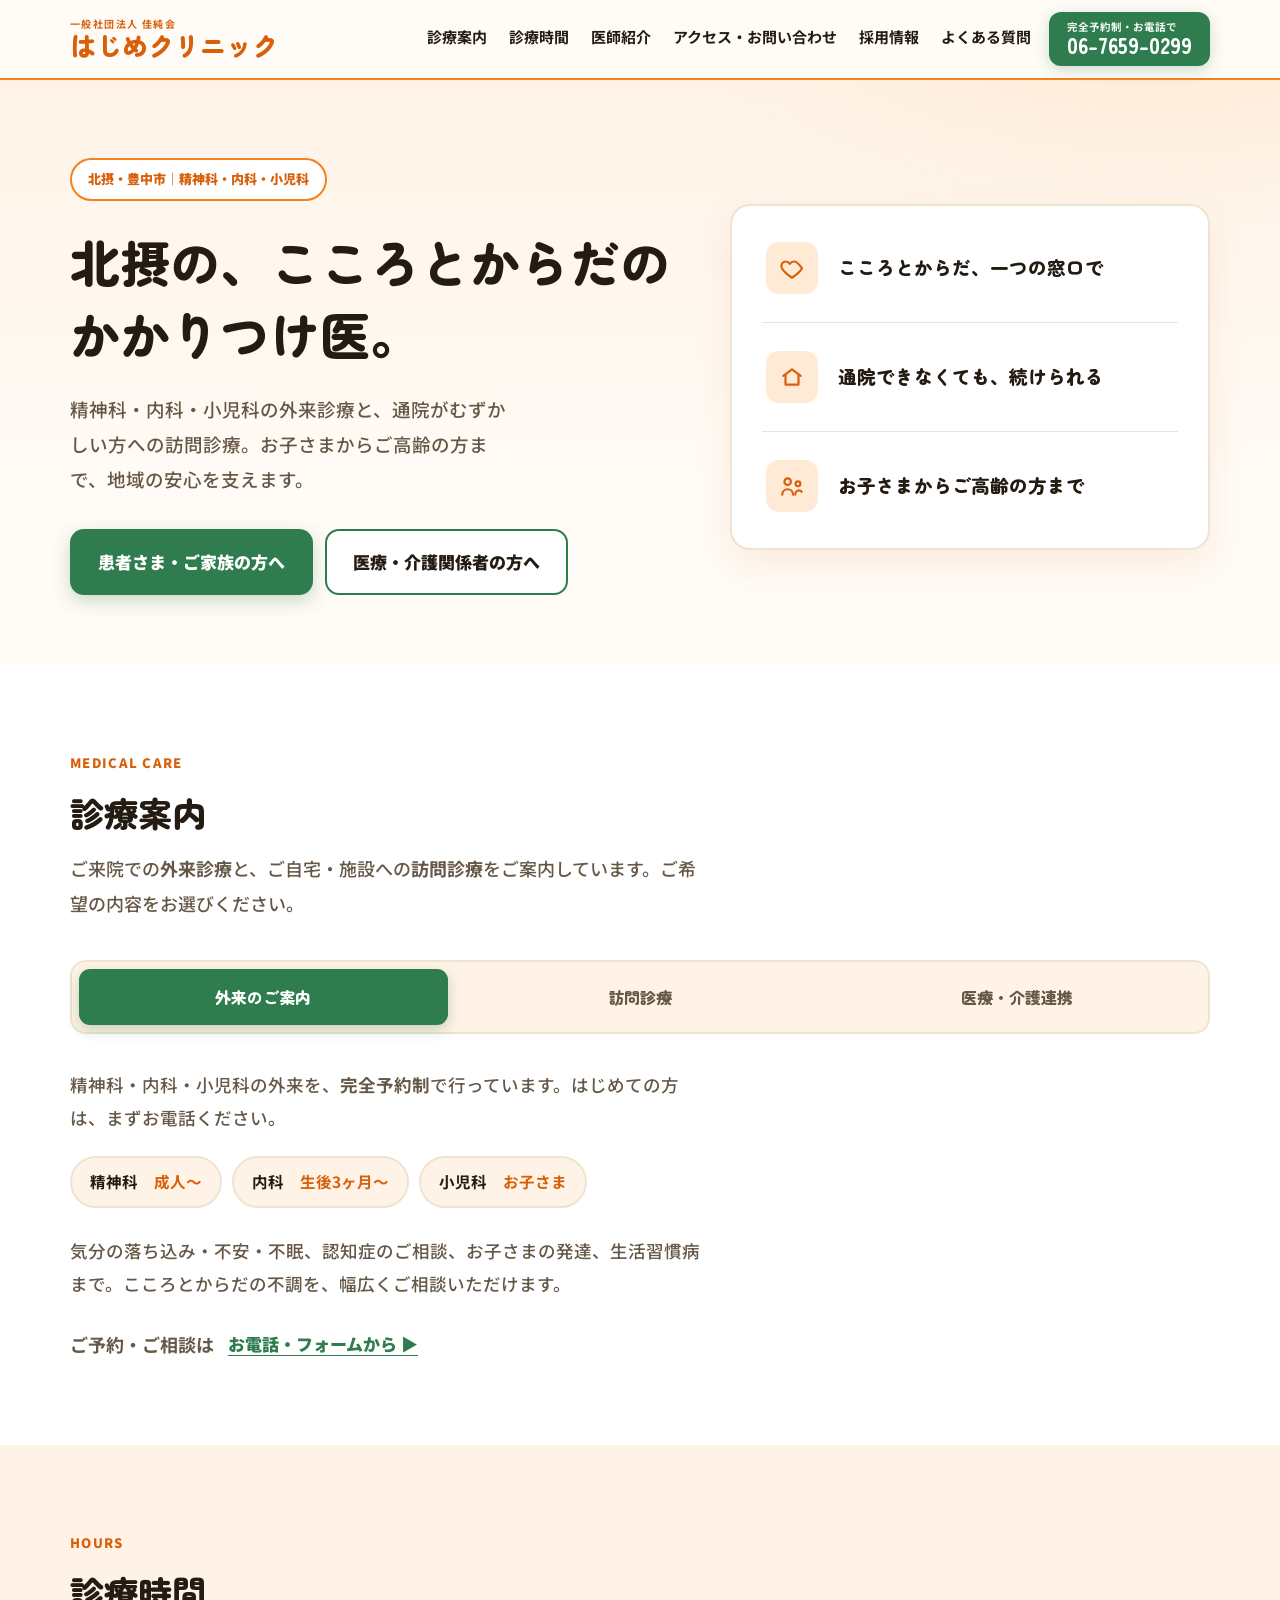
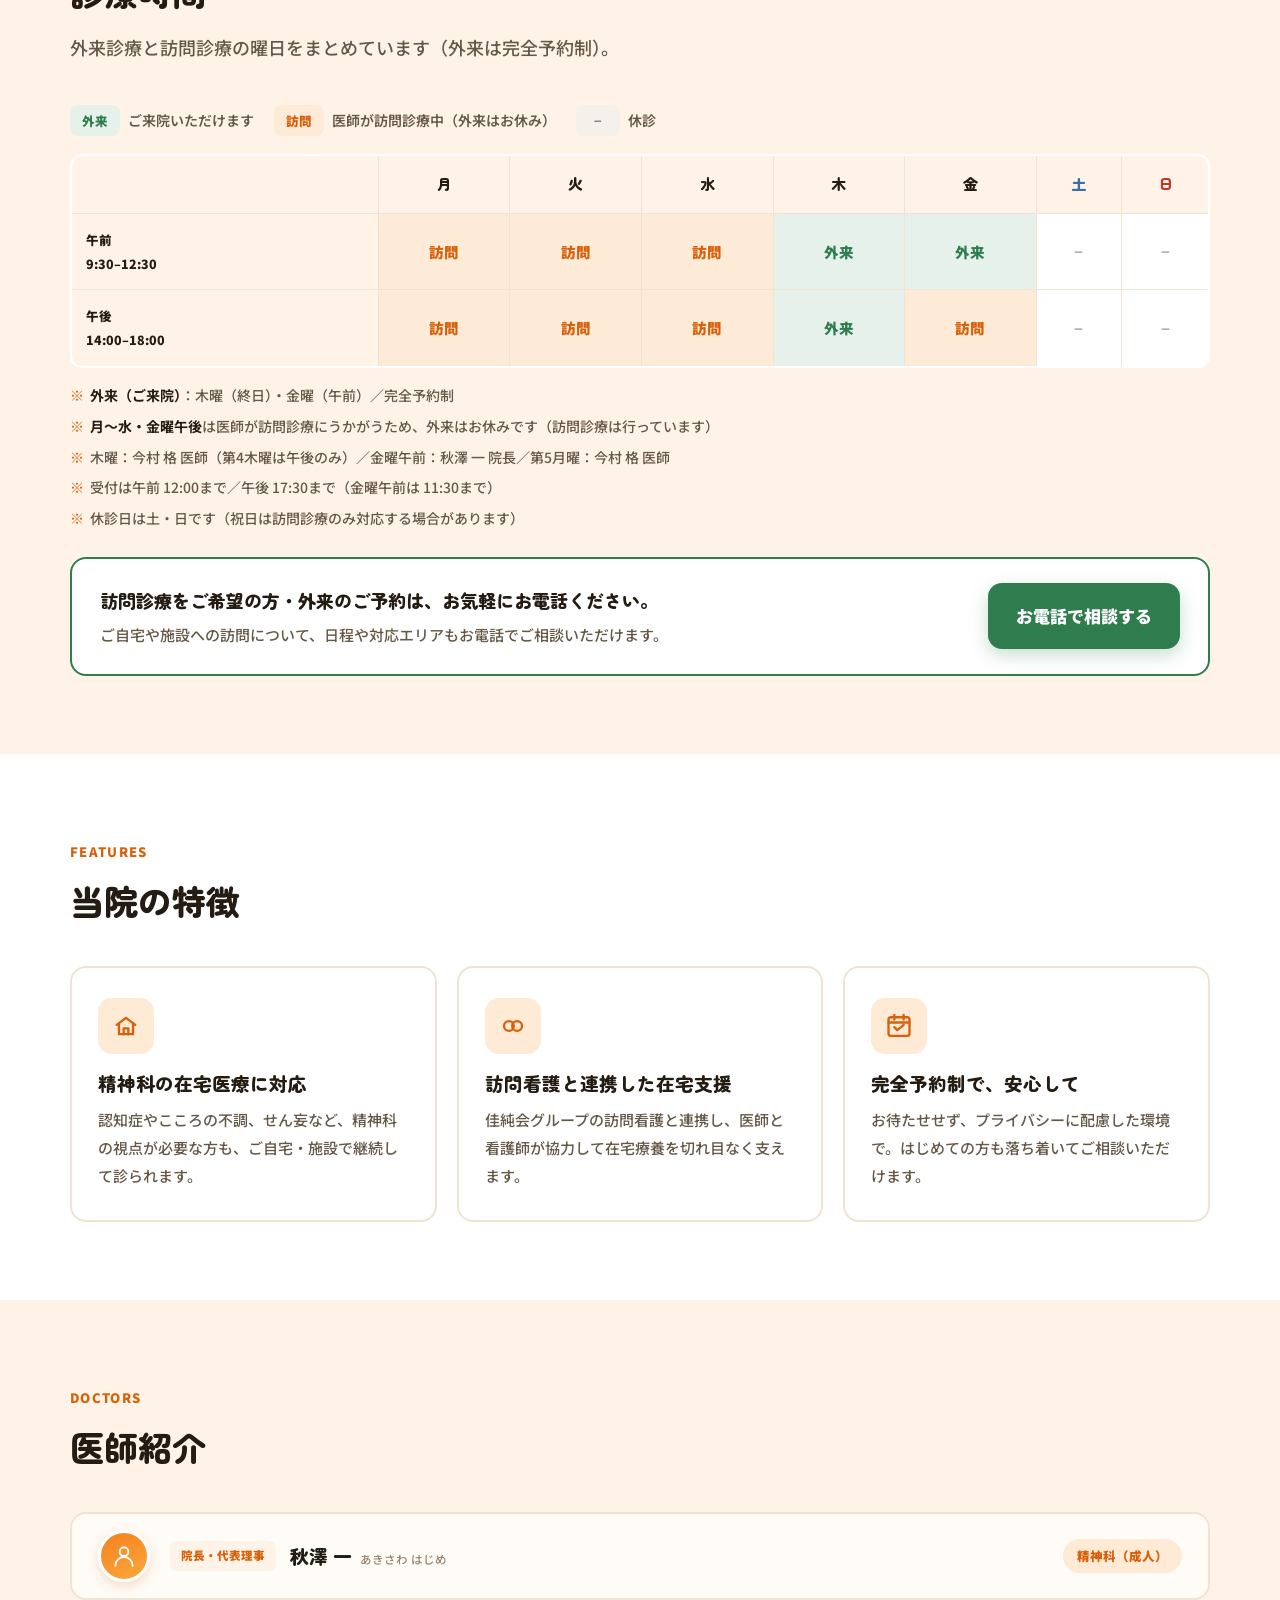
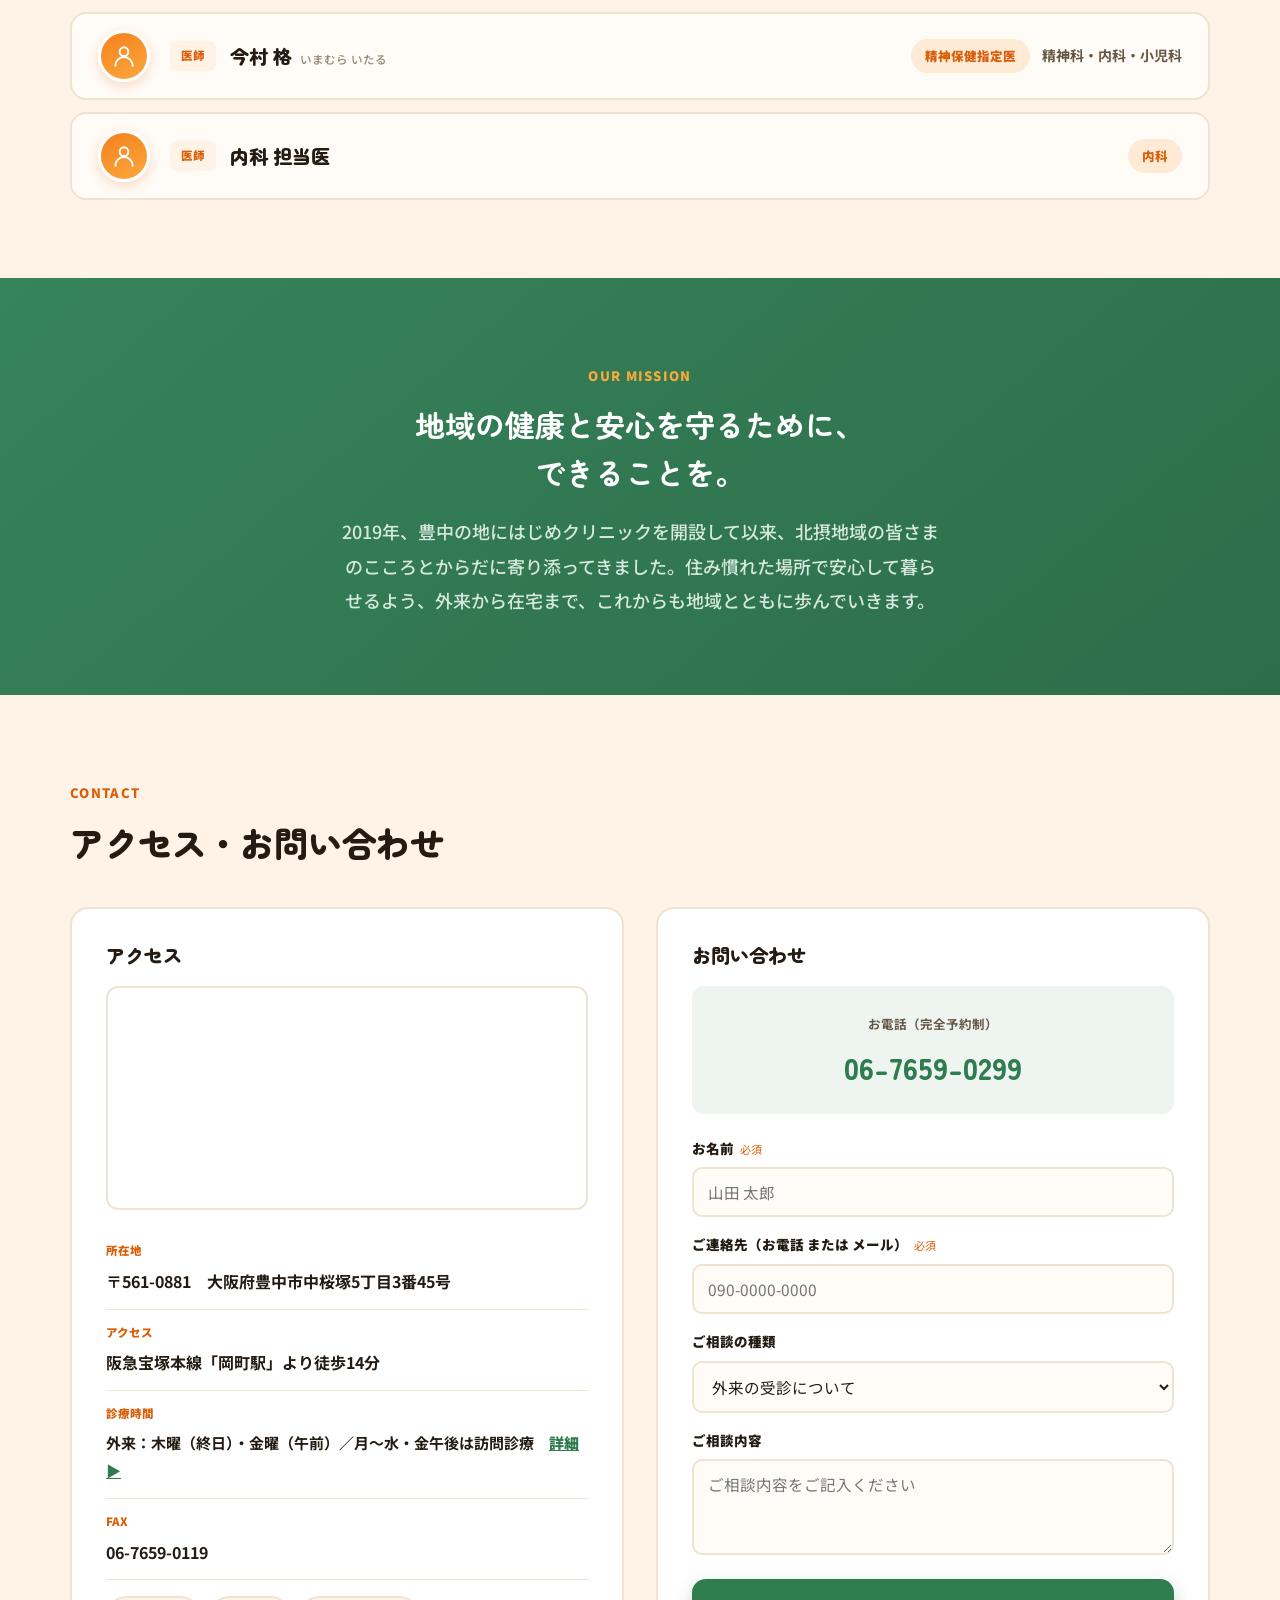
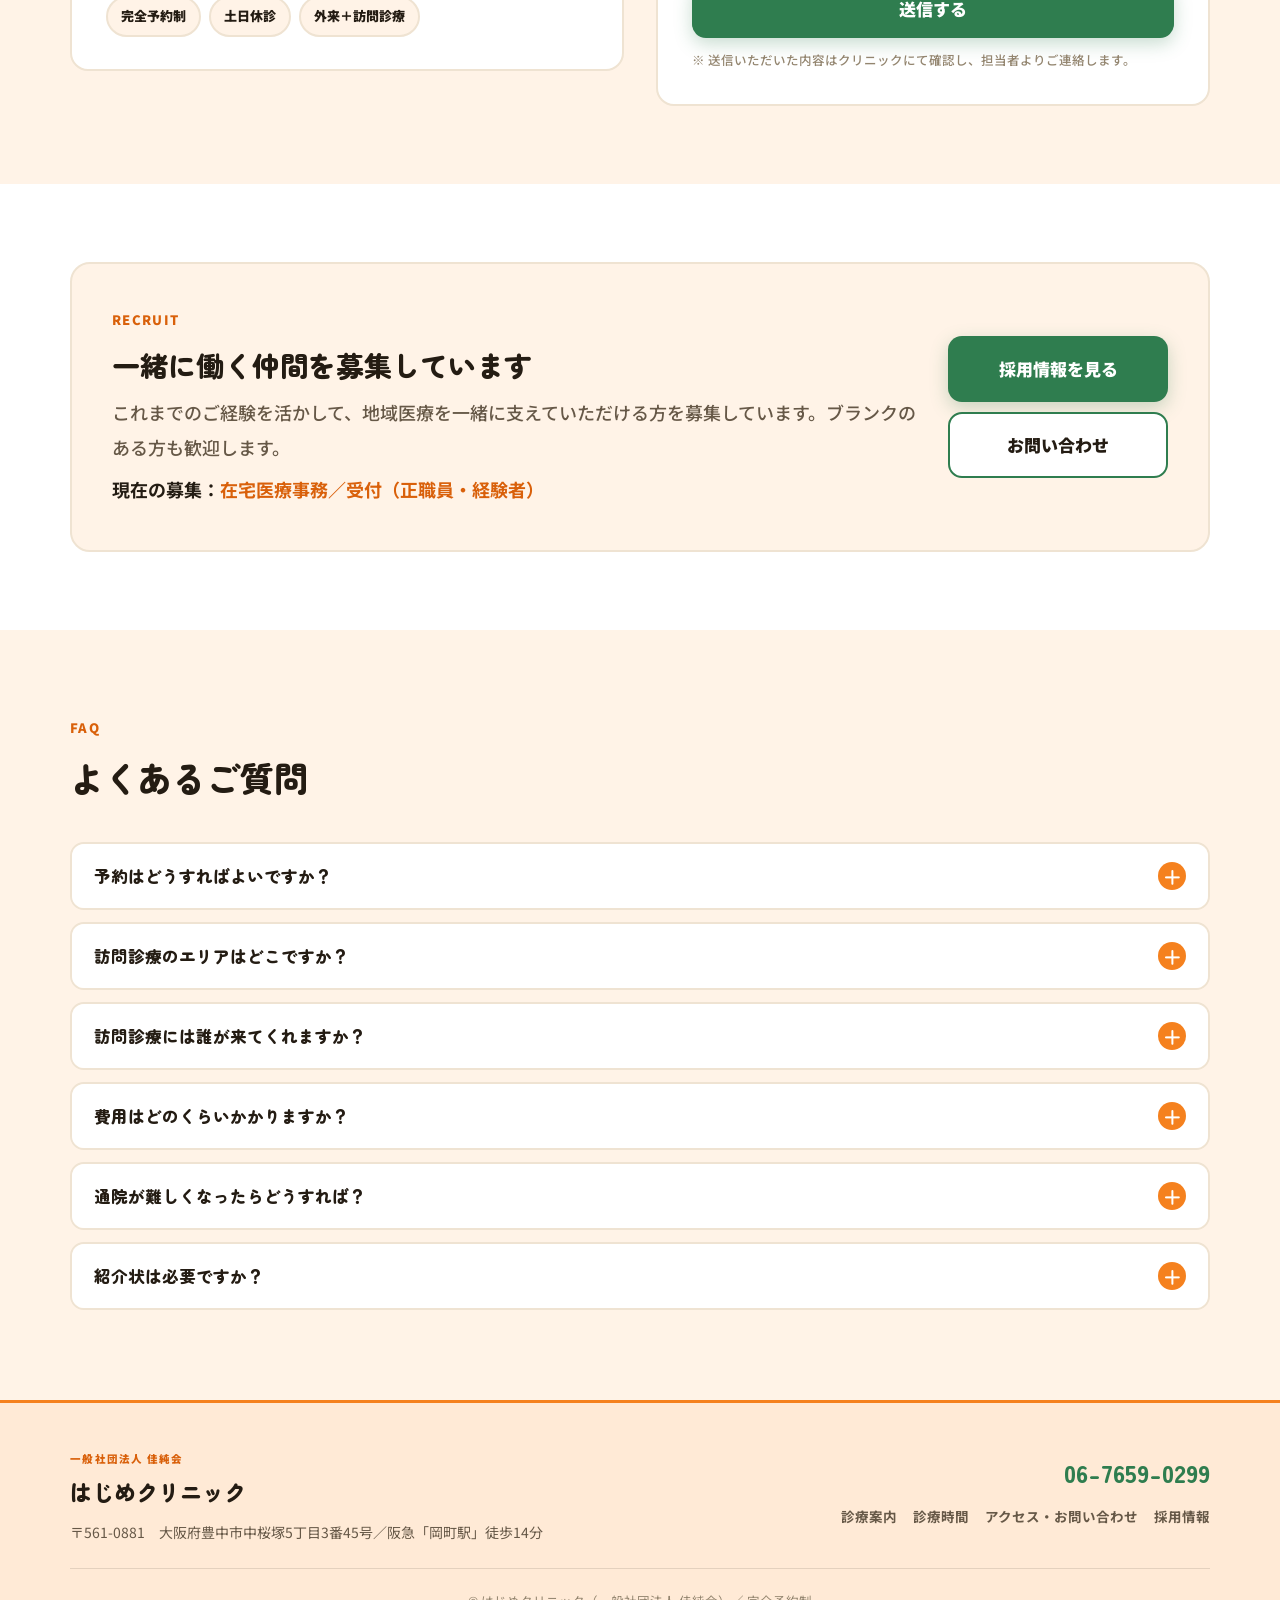
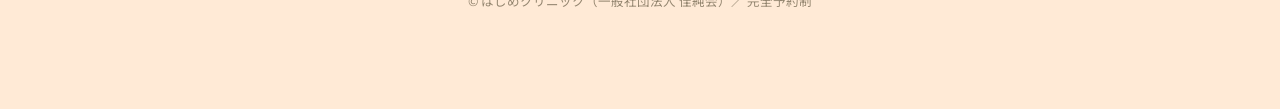
==== index.html @ 68c7053a "Add Google Analytics 4 (gtag) to all pages GA4 property G-2F4H03582J. Snippet placed high in <head> " ====
<!DOCTYPE html>
<html lang="ja">
<head>
<meta charset="UTF-8">
<meta name="viewport" content="width=device-width, initial-scale=1.0">
<!-- Google tag (gtag.js) -->
<script async src="https://www.googletagmanager.com/gtag/js?id=G-2F4H03582J"></script>
<script>
  window.dataLayer = window.dataLayer || [];
  function gtag(){dataLayer.push(arguments);}
  gtag('js', new Date());
  gtag('config', 'G-2F4H03582J');
</script>
<title>はじめクリニック｜豊中市・岡町駅の精神科・内科・小児科｜外来・訪問診療</title>
<meta name="description" content="豊中市・岡町の精神科・内科・小児科クリニック。外来診療と、通院がむずかしい方への訪問診療（在宅医療）に対応。認知症・不眠・こころの不調から内科まで、佳純会グループの訪問看護と連携し地域を支えます。完全予約制。">
<meta name="robots" content="index,follow,max-image-preview:large">
<link rel="canonical" href="https://hajime.n-clinics.jp/">
<meta name="theme-color" content="#F5811E">
<link rel="icon" href="/favicon.svg" type="image/svg+xml">
<meta property="og:type" content="website">
<meta property="og:site_name" content="はじめクリニック">
<meta property="og:title" content="はじめクリニック｜豊中市・岡町駅の精神科・内科・小児科｜外来・訪問診療">
<meta property="og:description" content="豊中市・岡町の精神科・内科・小児科クリニック。外来診療と訪問診療（在宅医療）に対応。佳純会グループの訪問看護と連携し、こころとからだの両面から地域を支えます。完全予約制。">
<meta property="og:url" content="https://hajime.n-clinics.jp/">
<meta property="og:locale" content="ja_JP">
<meta name="twitter:card" content="summary">
<meta name="geo.region" content="JP-27">
<meta name="geo.placename" content="大阪府豊中市">
<meta name="geo.position" content="34.7826;135.4720">
<meta name="ICBM" content="34.7826, 135.4720">
<link rel="preconnect" href="https://fonts.googleapis.com">
<link rel="preconnect" href="https://fonts.gstatic.com" crossorigin>
<link href="https://fonts.googleapis.com/css2?family=Zen+Maru+Gothic:wght@500;700;900&family=Noto+Sans+JP:wght@400;500;700;900&display=swap" rel="stylesheet">
<link rel="stylesheet" href="styles.css">
<script type="application/ld+json">
{
  "@context": "https://schema.org",
  "@graph": [
    {
      "@type": "MedicalClinic",
      "@id": "https://hajime.n-clinics.jp/#clinic",
      "name": "はじめクリニック",
      "url": "https://hajime.n-clinics.jp/",
      "logo": "https://hajime.n-clinics.jp/favicon.svg",
      "image": "https://hajime.n-clinics.jp/favicon.svg",
      "telephone": "+81-6-7659-0299",
      "faxNumber": "+81-6-7659-0119",
      "parentOrganization": { "@type": "Organization", "name": "一般社団法人 佳純会" },
      "address": {
        "@type": "PostalAddress",
        "postalCode": "561-0881",
        "addressRegion": "大阪府",
        "addressLocality": "豊中市",
        "streetAddress": "中桜塚5丁目3番45号",
        "addressCountry": "JP"
      },
      "geo": { "@type": "GeoCoordinates", "latitude": 34.7826, "longitude": 135.4720 },
      "hasMap": "https://maps.google.com/maps?q=%E5%A4%A7%E9%98%AA%E5%BA%9C%E8%B1%8A%E4%B8%AD%E5%B8%82%E4%B8%AD%E6%A1%9C%E5%A1%9A5%E4%B8%81%E7%9B%AE3%E7%95%AA45%E5%8F%B7",
      "openingHoursSpecification": [
        { "@type": "OpeningHoursSpecification", "dayOfWeek": "Thursday", "opens": "09:30", "closes": "12:30" },
        { "@type": "OpeningHoursSpecification", "dayOfWeek": "Thursday", "opens": "14:00", "closes": "18:00" },
        { "@type": "OpeningHoursSpecification", "dayOfWeek": "Friday", "opens": "09:30", "closes": "12:30" }
      ],
      "medicalSpecialty": ["Psychiatric", "Pediatric", "PrimaryCare"],
      "availableService": [
        { "@type": "MedicalProcedure", "name": "精神科 外来診療" },
        { "@type": "MedicalProcedure", "name": "内科 外来診療" },
        { "@type": "MedicalProcedure", "name": "小児科 外来診療" },
        { "@type": "MedicalProcedure", "name": "訪問診療（在宅医療）" }
      ],
      "areaServed": ["豊中市", "箕面市", "吹田市", "池田市", "大阪市東淀川区", "摂津市", "茨木市", "尼崎市", "伊丹市", "川西市"],
      "description": "豊中市・岡町の精神科・内科・小児科クリニック。外来診療と、通院がむずかしい方への訪問診療（在宅医療）に対応。佳純会グループの訪問看護と連携し、こころとからだの両面から地域を支えます。完全予約制。",
      "availableLanguage": "ja",
      "physician": [
        { "@id": "https://hajime.n-clinics.jp/#dr-akisawa" },
        { "@id": "https://hajime.n-clinics.jp/#dr-imamura" }
      ]
    },
    {
      "@type": "Physician",
      "@id": "https://hajime.n-clinics.jp/#dr-akisawa",
      "name": "秋澤 一",
      "jobTitle": "院長・代表理事",
      "medicalSpecialty": "Psychiatric",
      "worksFor": { "@id": "https://hajime.n-clinics.jp/#clinic" }
    },
    {
      "@type": "Physician",
      "@id": "https://hajime.n-clinics.jp/#dr-imamura",
      "name": "今村 格",
      "medicalSpecialty": "Psychiatric",
      "description": "精神保健指定医",
      "worksFor": { "@id": "https://hajime.n-clinics.jp/#clinic" }
    }
  ]
}
</script>
</head>
<body>

<header>
  <div class="wrap bar">
    <a class="brand" href="#top">
      <span class="corp">一般社団法人 佳純会</span>
      <span class="name">はじめクリニック</span>
    </a>
    <nav class="main" id="nav">
      <a href="#care">診療案内</a>
      <a href="#hours">診療時間</a>
      <a href="#docs">医師紹介</a>
      <a href="#contact">アクセス・お問い合わせ</a>
      <a href="recruit.html">採用情報</a>
      <a href="#faq">よくある質問</a>
    </nav>
    <div class="actions">
      <a class="tel-btn" href="tel:0676590299"><small>完全予約制・お電話で</small><strong>06-7659-0299</strong></a>
      <button class="menu-toggle" aria-label="メニュー" onclick="document.getElementById('nav').classList.toggle('open')">☰</button>
    </div>
  </div>
</header>

<main id="top">

  <!-- HERO -->
  <section class="hero" style="padding:0">
    <div class="wrap hero-grid">
      <div>
        <span class="eyebrow">北摂・豊中市｜精神科・内科・小児科</span>
        <h1>北摂の、こころとからだの<br>かかりつけ医。</h1>
        <p class="lead">精神科・内科・小児科の外来診療と、通院がむずかしい方への訪問診療。お子さまからご高齢の方まで、地域の安心を支えます。</p>
        <div class="who-row">
          <a class="btn btn--primary" href="#care" onclick="showTab('out')">患者さま・ご家族の方へ</a>
          <a class="btn btn--ghost" href="#care" onclick="showTab('partner')">医療・介護関係者の方へ</a>
        </div>
      </div>
      <div class="hero-panel">
        <div class="hrow">
          <span class="ic"><svg viewBox="0 0 24 24"><path d="M12 21s-7-4.5-9.3-8.7C1.2 9.3 3 6 6.1 6c1.9 0 3.2 1.1 3.9 2.1C10.7 7.1 12 6 13.9 6 17 6 18.8 9.3 21.3 12.3 19 16.5 12 21 12 21z"/></svg></span>
          <h3>こころとからだ、一つの窓口で</h3>
        </div>
        <div class="hrow">
          <span class="ic"><svg viewBox="0 0 24 24"><path d="M4 11l8-6 8 6"/><path d="M6 10v9h12v-9"/></svg></span>
          <h3>通院できなくても、続けられる</h3>
        </div>
        <div class="hrow">
          <span class="ic"><svg viewBox="0 0 24 24"><circle cx="8" cy="8" r="3"/><path d="M3 20c0-3 2.3-5 5-5s5 2 5 5"/><circle cx="17.5" cy="10" r="2.2"/><path d="M15 20c0-2.4 1.6-4 3.4-4 1 0 1.9.5 2.6 1.3"/></svg></span>
          <h3>お子さまからご高齢の方まで</h3>
        </div>
      </div>
    </div>
  </section>

  <!-- CARE TABS -->
  <section class="tabs" id="care">
    <div class="wrap">
      <div class="sec-head">
        <span class="kick">MEDICAL CARE</span>
        <h2>診療案内</h2>
        <p>ご来院での<b>外来診療</b>と、ご自宅・施設への<b>訪問診療</b>をご案内しています。ご希望の内容をお選びください。</p>
      </div>
      <div class="tablist" role="tablist">
        <button role="tab" aria-selected="true" data-tab="out" onclick="showTab('out')">外来のご案内</button>
        <button role="tab" aria-selected="false" data-tab="home" onclick="showTab('home')">訪問診療</button>
        <button role="tab" aria-selected="false" data-tab="partner" onclick="showTab('partner')">医療・介護連携</button>
      </div>

      <div class="panel active" id="panel-out">
        <p class="lead-p">精神科・内科・小児科の外来を、<b>完全予約制</b>で行っています。はじめての方は、まずお電話ください。</p>
        <div class="chips"><span class="chip">精神科<b>　成人〜</b></span><span class="chip">内科<b>　生後3ヶ月〜</b></span><span class="chip">小児科<b>　お子さま</b></span></div>
        <p class="lead-p">気分の落ち込み・不安・不眠、認知症のご相談、お子さまの発達、生活習慣病まで。こころとからだの不調を、幅広くご相談いただけます。</p>
        <div class="tab-foot">ご予約・ご相談は<a class="btn btn--link" href="#contact">お電話・フォームから ▶</a></div>
      </div>

      <div class="panel" id="panel-home">
        <p class="lead-p">通院がむずかしくなった方のもとへ、医師がうかがう訪問診療を行っています。佳純会グループの訪問看護とも連携し、<b>医師・看護師</b>がご自宅・施設を訪問して、精神科・内科の両面から継続的に支えます。</p>
        <h4 class="subhead">こんな方へ</h4>
        <ul class="checks">
          <li>通院がむずかしくなってきた</li>
          <li>認知症やこころの不調がある</li>
          <li>ひとり暮らし・高齢のご家族が心配</li>
          <li>退院後の在宅療養に不安がある</li>
          <li>住み慣れた自宅で療養を続けたい</li>
          <li>施設での定期的な診療を希望</li>
        </ul>
        <h4 class="subhead">対応する主な状態（精神科・内科）</h4>
        <div class="chips"><span class="chip">認知症・せん妄</span><span class="chip">うつ・不安</span><span class="chip">統合失調症</span><span class="chip">睡眠の悩み</span><span class="chip">生活習慣病</span></div>
        <div class="area-box">
          <h4>対応エリア</h4>
          <p style="font-size:15px;color:var(--ink-soft);font-weight:500">訪問診療は保険制度上、クリニックから半径約16kmが対象範囲です。当院（豊中市中桜塚）を中心に、下記を目安に対応しています。</p>
          <div class="area-core"><span>豊中市</span><span>箕面市</span><span>吹田市</span><span>池田市</span><span>大阪市（東淀川区 ほか）</span></div>
          <div class="area-wide">その他、摂津市・茨木市・尼崎市・伊丹市・川西市、高槻市の一部 など（16km圏内を目安）</div>
          <p class="note">※ エリア外でも、まずはお気軽にご相談ください。</p>
        </div>
        <div class="acc"><button class="acc-trig" onclick="toggleAcc(this)">ご利用までの流れ<span class="plus">＋</span></button>
          <div class="acc-body">
            <div class="step-row"><span class="n">1</span><div><b>お電話・フォームでご相談</b><br>ご本人・ご家族・ケアマネジャー様、どなたからでも。</div></div>
            <div class="step-row"><span class="n">2</span><div><b>面談・打ち合わせ</b><br>ご状況やご希望、診療の進め方・費用をご説明します。</div></div>
            <div class="step-row"><span class="n">3</span><div><b>訪問診療の開始</b><br>計画に沿って、定期的に医師・看護師がご自宅・施設へうかがいます。</div></div>
          </div>
        </div>
        <div class="acc"><button class="acc-trig" onclick="toggleAcc(this)">費用について<span class="plus">＋</span></button><div class="acc-body">各種健康保険が適用されます。ご負担は自己負担割合（1割・3割など）に応じて変わります。おおよその費用は、お電話または面談時にご案内します。</div></div>
        <div class="acc"><button class="acc-trig" onclick="toggleAcc(this)">書類の発行<span class="plus">＋</span></button><div class="acc-body">診療情報提供書・主治医意見書などの発行に対応します。介護保険の申請やサービス調整にもご活用ください。</div></div>
        <div class="tab-foot">訪問診療のご相談は<a class="btn btn--link" href="#contact">お電話・フォームから ▶</a></div>
      </div>

      <div class="panel" id="panel-partner">
        <p class="lead-p"><b>精神科・内科に対応できる訪問診療</b>をお探しの医療機関・ケアマネジャー・施設ご担当者さまへ。認知症やこころの不調、内科的な管理が必要な方の在宅・施設での療養を、医師・看護師が両面から支えます。</p>
        <div class="acc open"><button class="acc-trig" onclick="toggleAcc(this)">ご紹介の流れ<span class="plus">＋</span></button>
          <div class="acc-body">
            <div class="step-row"><span class="n">1</span><div><b>お電話・フォームでご連絡</b>　ご状況をお伺いします。</div></div>
            <div class="step-row"><span class="n">2</span><div><b>診療情報提供書のご用意</b>　ご用意いただけますとスムーズです。</div></div>
            <div class="step-row"><span class="n">3</span><div><b>訪問診療の開始</b>　通院がむずかしい方へ、施設・ご自宅で対応します。</div></div>
          </div>
        </div>
        <ul class="checks" style="grid-template-columns:1fr">
          <li>精神科・内科の両面からの継続診療</li>
          <li>診療情報提供書・主治医意見書の発行に対応</li>
          <li>佳純会グループ（訪問看護など）との連携体制</li>
        </ul>
        <div class="area-box" style="padding:20px 24px">
          <h4>対応エリア</h4>
          <div class="area-core"><span>豊中市</span><span>箕面市</span><span>吹田市</span><span>池田市</span><span>大阪市（東淀川区 ほか）</span></div>
          <p class="note" style="margin-top:8px">豊中市を中心に半径約16kmを目安に対応。高槻市・摂津市など周辺も対応可能な場合があります。詳しくはお問い合わせください。</p>
        </div>
        <div class="tab-foot">連携のご相談は<a class="btn btn--link" href="#contact">お電話・フォームから ▶</a></div>
      </div>
    </div>
  </section>

  <!-- HOURS -->
  <section class="tabs" id="hours" style="background:var(--orange-soft)">
    <div class="wrap">
      <div class="sec-head"><span class="kick">HOURS</span><h2>診療時間</h2><p>外来診療と訪問診療の曜日をまとめています（外来は完全予約制）。</p></div>
      <div class="hours-legend">
        <span><b class="lg lg-o">外来</b>ご来院いただけます</span>
        <span><b class="lg lg-h">訪問</b>医師が訪問診療中（外来はお休み）</span>
        <span><b class="lg lg-x">−</b>休診</span>
      </div>
      <div class="hours">
        <table>
          <thead><tr><th></th><th>月</th><th>火</th><th>水</th><th>木</th><th>金</th><th class="sat">土</th><th class="sun">日</th></tr></thead>
          <tbody>
            <tr><td class="tt">午前<br>9:30–12:30</td><td class="h">訪問</td><td class="h">訪問</td><td class="h">訪問</td><td class="o">外来</td><td class="o">外来</td><td class="x">−</td><td class="x">−</td></tr>
            <tr><td class="tt">午後<br>14:00–18:00</td><td class="h">訪問</td><td class="h">訪問</td><td class="h">訪問</td><td class="o">外来</td><td class="h">訪問</td><td class="x">−</td><td class="x">−</td></tr>
          </tbody>
        </table>
      </div>
      <div class="hours-m">
        <div class="hm-row"><span class="hm-day">月・火・水</span><span class="hm-tag h">訪問診療（外来はお休み）</span></div>
        <div class="hm-row"><span class="hm-day">木</span><span class="hm-tag o">外来 午前・午後</span></div>
        <div class="hm-row"><span class="hm-day">金</span><span class="hm-tag o">外来 午前</span><span class="hm-tag h">訪問 午後</span></div>
        <div class="hm-row"><span class="hm-day">土・日</span><span class="hm-tag x">休診</span></div>
      </div>
      <ul class="hours-notes">
        <li><b>外来（ご来院）</b>：木曜（終日）・金曜（午前）／完全予約制</li>
        <li><b>月〜水・金曜午後</b>は医師が訪問診療にうかがうため、外来はお休みです（訪問診療は行っています）</li>
        <li>木曜：今村 格 医師（第4木曜は午後のみ）／金曜午前：秋澤 一 院長／第5月曜：今村 格 医師</li>
        <li>受付は午前 12:00まで／午後 17:30まで（金曜午前は 11:30まで）</li>
        <li>休診日は土・日です（祝日は訪問診療のみ対応する場合があります）</li>
      </ul>
      <div class="hours-cta">
        <div class="t">
          <strong>訪問診療をご希望の方・外来のご予約は、お気軽にお電話ください。</strong>
          <p>ご自宅や施設への訪問について、日程や対応エリアもお電話でご相談いただけます。</p>
        </div>
        <a class="btn btn--primary" href="tel:0676590299">お電話で相談する</a>
      </div>
    </div>
  </section>

  <!-- FEATURES -->
  <section class="why" id="why" style="background:var(--white)">
    <div class="wrap">
      <div class="sec-head"><span class="kick">FEATURES</span><h2>当院の特徴</h2></div>
      <div class="why-grid">
        <div class="why-card"><div class="ic"><svg viewBox="0 0 24 24"><path d="M4 11l8-6 8 6"/><path d="M6 10v9h12v-9"/><path d="M10 19v-5h4v5"/></svg></div><h3>精神科の在宅医療に対応</h3><p>認知症やこころの不調、せん妄など、精神科の視点が必要な方も、ご自宅・施設で継続して診られます。</p></div>
        <div class="why-card"><div class="ic"><svg viewBox="0 0 24 24"><circle cx="8.5" cy="12" r="4.2"/><circle cx="15.5" cy="12" r="4.2"/></svg></div><h3>訪問看護と連携した在宅支援</h3><p>佳純会グループの訪問看護と連携し、医師と看護師が協力して在宅療養を切れ目なく支えます。</p></div>
        <div class="why-card"><div class="ic"><svg viewBox="0 0 24 24"><rect x="3" y="4.5" width="18" height="16" rx="2"/><path d="M3 9h18M8 2.5v4M16 2.5v4"/><path d="M8 13l2.5 2.5L16 11"/></svg></div><h3>完全予約制で、安心して</h3><p>お待たせせず、プライバシーに配慮した環境で。はじめての方も落ち着いてご相談いただけます。</p></div>
      </div>
    </div>
  </section>

  <!-- DOCTORS -->
  <section class="docs" id="docs" style="background:var(--orange-soft)">
    <div class="wrap">
      <div class="sec-head"><span class="kick">DOCTORS</span><h2>医師紹介</h2></div>
      <div class="doc-list">
        <div class="doc">
          <div class="avatar"><svg viewBox="0 0 24 24"><circle cx="12" cy="8" r="4"/><path d="M4 21c0-4.4 3.6-8 8-8s8 3.6 8 8"/></svg></div>
          <div class="doc-main">
            <div class="doc-id"><span class="role">院長・代表理事</span><span class="name">秋澤 一<span class="fk">あきさわ はじめ</span></span></div>
            <div class="doc-spec"><span class="badge">精神科（成人）</span></div>
          </div>
        </div>
        <div class="doc">
          <div class="avatar"><svg viewBox="0 0 24 24"><circle cx="12" cy="8" r="4"/><path d="M4 21c0-4.4 3.6-8 8-8s8 3.6 8 8"/></svg></div>
          <div class="doc-main">
            <div class="doc-id"><span class="role">医師</span><span class="name">今村 格<span class="fk">いまむら いたる</span></span></div>
            <div class="doc-spec"><span class="badge">精神保健指定医</span><span class="dom">精神科・内科・小児科</span></div>
          </div>
        </div>
        <div class="doc">
          <div class="avatar"><svg viewBox="0 0 24 24"><circle cx="12" cy="8" r="4"/><path d="M4 21c0-4.4 3.6-8 8-8s8 3.6 8 8"/></svg></div>
          <div class="doc-main">
            <div class="doc-id"><span class="role">医師</span><span class="name">内科 担当医</span></div>
            <div class="doc-spec"><span class="badge">内科</span></div>
          </div>
        </div>
      </div>
    </div>
  </section>

  <!-- MISSION -->
  <section class="mission">
    <div class="wrap">
      <span class="kick">OUR MISSION</span>
      <h2>地域の健康と安心を守るために、<br>できることを。</h2>
      <p>2019年、豊中の地にはじめクリニックを開設して以来、北摂地域の皆さまのこころとからだに寄り添ってきました。住み慣れた場所で安心して暮らせるよう、外来から在宅まで、これからも地域とともに歩んでいきます。</p>
    </div>
  </section>

  <!-- CONTACT -->
  <section class="contact" id="contact">
    <div class="wrap">
      <div class="sec-head"><span class="kick">CONTACT</span><h2>アクセス・お問い合わせ</h2></div>
      <div class="contact-grid">
        <div class="card">
          <h3>アクセス</h3>
          <div class="map"><iframe title="はじめクリニックの地図" loading="lazy" src="https://maps.google.com/maps?q=%E5%A4%A7%E9%98%AA%E5%BA%9C%E8%B1%8A%E4%B8%AD%E5%B8%82%E4%B8%AD%E6%A1%9C%E5%A1%9A5%E4%B8%81%E7%9B%AE3%E7%95%AA45%E5%8F%B7&z=16&output=embed"></iframe></div>
          <div class="arow"><div class="k">所在地</div><div class="v">〒561-0881　大阪府豊中市中桜塚5丁目3番45号</div></div>
          <div class="arow"><div class="k">アクセス</div><div class="v">阪急宝塚本線「岡町駅」より徒歩14分</div></div>
          <div class="arow"><div class="k">診療時間</div><div class="v" style="font-size:15px">外来：木曜（終日）・金曜（午前）／月〜水・金午後は訪問診療　<a href="#hours" style="color:var(--green);font-weight:900;text-decoration:underline">詳細 ▶</a></div></div>
          <div class="arow"><div class="k">FAX</div><div class="v">06-7659-0119</div></div>
          <div class="badges"><span>完全予約制</span><span>土日休診</span><span>外来＋訪問診療</span></div>
        </div>
        <div class="card">
          <h3>お問い合わせ</h3>
          <div class="phone-block"><span class="lbl">お電話（完全予約制）</span><a href="tel:0676590299">06-7659-0299</a></div>
          <form name="contact" method="POST" data-netlify="true" netlify-honeypot="bot-field" id="contactForm">
            <input type="hidden" name="form-name" value="contact">
            <p class="hp-field"><label>入力しないでください<input name="bot-field" tabindex="-1" autocomplete="off"></label></p>
            <div id="cfFields">
              <div class="field"><div class="flabel"><label for="cf-name">お名前</label><span class="req">必須</span></div><input id="cf-name" type="text" name="name" placeholder="山田 太郎" required></div>
              <div class="field"><div class="flabel"><label for="cf-contact">ご連絡先（お電話 または メール）</label><span class="req">必須</span></div><input id="cf-contact" type="text" name="contact-info" placeholder="090-0000-0000" required></div>
              <div class="field"><label for="cf-type">ご相談の種類</label><select id="cf-type" name="inquiry-type"><option>外来の受診について</option><option>訪問診療について</option><option>施設・ケアマネジャー連携について</option><option>採用について</option><option>その他</option></select></div>
              <div class="field"><label for="cf-message">ご相談内容</label><textarea id="cf-message" name="message" placeholder="ご相談内容をご記入ください"></textarea></div>
              <button class="btn btn--primary" type="submit" style="width:100%" id="cfSubmit">送信する</button>
              <p class="form-note">※ 送信いただいた内容はクリニックにて確認し、担当者よりご連絡します。</p>
            </div>
            <p class="form-status" id="cfStatus" role="status" aria-live="polite" style="display:none"></p>
          </form>
        </div>
      </div>
    </div>
  </section>

  <!-- RECRUIT -->
  <section class="recruit" id="recruit">
    <div class="wrap rec-band">
      <div class="txt">
        <span class="kick">RECRUIT</span>
        <h2>一緒に働く仲間を募集しています</h2>
        <p>これまでのご経験を活かして、地域医療を一緒に支えていただける方を募集しています。ブランクのある方も歓迎します。</p>
        <p class="role">現在の募集：<b>在宅医療事務／受付（正職員・経験者）</b></p>
      </div>
      <div class="rec-actions">
        <a class="btn btn--primary" href="recruit.html">採用情報を見る</a>
        <a class="btn btn--ghost" href="#contact">お問い合わせ</a>
      </div>
    </div>
  </section>

  <!-- FAQ -->
  <section class="faq" id="faq">
    <div class="wrap">
      <div class="sec-head"><span class="kick">FAQ</span><h2>よくあるご質問</h2></div>
      <div class="acc"><button class="acc-trig" onclick="toggleAcc(this)">予約はどうすればよいですか？<span class="plus">＋</span></button><div class="acc-body">お電話（06-7659-0299）またはお問い合わせフォームから承っています（完全予約制）。</div></div>
      <div class="acc"><button class="acc-trig" onclick="toggleAcc(this)">訪問診療のエリアはどこですか？<span class="plus">＋</span></button><div class="acc-body">豊中市を中心に、半径約16kmを目安に対応しています（箕面市・吹田市・池田市・大阪市東淀川区 ほか）。エリア外もまずはご相談ください。</div></div>
      <div class="acc"><button class="acc-trig" onclick="toggleAcc(this)">訪問診療には誰が来てくれますか？<span class="plus">＋</span></button><div class="acc-body">医師がうかがう訪問診療に加え、佳純会グループの訪問看護と連携し、看護師もご自宅・施設へうかがいます。医療と看護の両面で在宅療養を支えます。</div></div>
      <div class="acc"><button class="acc-trig" onclick="toggleAcc(this)">費用はどのくらいかかりますか？<span class="plus">＋</span></button><div class="acc-body">各種健康保険が適用されます。ご負担は自己負担割合に応じて変わります。おおよその費用はお電話または面談時にご案内します。</div></div>
      <div class="acc"><button class="acc-trig" onclick="toggleAcc(this)">通院が難しくなったらどうすれば？<span class="plus">＋</span></button><div class="acc-body">外来から訪問診療へ切り替えることも可能です。まずはご相談ください。</div></div>
      <div class="acc"><button class="acc-trig" onclick="toggleAcc(this)">紹介状は必要ですか？<span class="plus">＋</span></button><div class="acc-body">診療情報提供書があるとスムーズですが、なくても構いません。まずはご連絡ください。</div></div>
    </div>
  </section>

</main>

<footer>
  <div class="wrap">
    <div class="foot-top">
      <div class="foot-brand">
        <div class="fcorp">一般社団法人 佳純会</div>
        <div class="fname">はじめクリニック</div>
        <p class="fadd">〒561-0881　大阪府豊中市中桜塚5丁目3番45号／阪急「岡町駅」徒歩14分</p>
      </div>
      <div class="foot-contact">
        <a class="ftel" href="tel:0676590299">06-7659-0299</a>
        <div class="foot-links"><a href="#care">診療案内</a><a href="#hours">診療時間</a><a href="#contact">アクセス・お問い合わせ</a><a href="#recruit">採用情報</a></div>
      </div>
    </div>
    <div class="copy">© はじめクリニック（一般社団法人 佳純会）／ 完全予約制</div>
  </div>
</footer>

<button class="to-top" id="toTop" aria-label="ページ上部へ戻る">↑</button>

<div class="mbar"><div class="wrap mbar-grid" style="width:100%">
  <a class="call" href="tel:0676590299"><svg viewBox="0 0 24 24"><path d="M6 3h3l2 5-2.2 1.1a12 12 0 006.1 6.1L16 14l5 2v3a2 2 0 01-2 2A16 16 0 013 5a2 2 0 012-2z"/></svg>電話する</a>
  <a href="#care" onclick="showTab('out')"><svg viewBox="0 0 24 24"><rect x="3" y="4.5" width="18" height="16" rx="2"/><path d="M3 9h18M8 2.5v4M16 2.5v4"/></svg>診療案内</a>
  <a href="#contact"><svg viewBox="0 0 24 24"><path d="M4 5h16v14H4z"/><path d="M4 6l8 6 8-6"/></svg>お問い合わせ</a>
</div></div>

<script>
  function showTab(id){
    document.querySelectorAll('.panel').forEach(function(p){p.classList.remove('active')});
    document.querySelectorAll('.tablist button').forEach(function(b){b.setAttribute('aria-selected', b.dataset.tab===id?'true':'false')});
    var panel=document.getElementById('panel-'+id); if(panel) panel.classList.add('active');
  }
  function toggleAcc(btn){ btn.parentElement.classList.toggle('open'); }
  var tt=document.getElementById('toTop');
  window.addEventListener('scroll',function(){ tt.classList.toggle('show', window.scrollY>500); });
  tt.addEventListener('click',function(){ window.scrollTo({top:0,behavior:'smooth'}); });
  document.querySelectorAll('#nav a').forEach(function(a){a.addEventListener('click',function(){document.getElementById('nav').classList.remove('open')})});

  (function(){
    var form = document.getElementById('contactForm');
    if(!form) return;
    var fields = document.getElementById('cfFields');
    var status = document.getElementById('cfStatus');
    var submitBtn = document.getElementById('cfSubmit');
    form.addEventListener('submit', function(e){
      e.preventDefault();
      submitBtn.disabled = true;
      submitBtn.textContent = '送信中…';
      var data = new URLSearchParams(new FormData(form)).toString();
      fetch('/', { method: 'POST', headers: {'Content-Type':'application/x-www-form-urlencoded'}, body: data })
        .then(function(res){ if(!res.ok) throw new Error('submit failed'); })
        .then(function(){
          fields.style.display = 'none';
          status.textContent = 'お問い合わせを受け付けました。担当者よりご連絡いたします。';
          status.className = 'form-status ok';
          status.style.display = 'block';
        })
        .catch(function(){
          status.textContent = '送信に失敗しました。お手数ですが、お電話（06-7659-0299）にてご連絡ください。';
          status.className = 'form-status err';
          status.style.display = 'block';
          submitBtn.disabled = false;
          submitBtn.textContent = '送信する';
        });
    });
  })();
</script>
</body>
</html>
---- styles.css ----
:root{
    --orange:#F5811E; --orange-deep:#D9600A;
    --green:#2F7D4F; --green-hover:#37914F; --green-soft:#EEF5F0;
    --amber:#FBA83C;
    --orange-soft:#FFF3E7; --orange-soft2:#FFEAD6; --gold:#C4A24C;
    --ink:#241C13; --ink-soft:#665847; --ink-mute:#93856F;
    --line:#EFE3D2; --white:#FFFFFF; --cream:#FFFBF6;
    --sat:#3A6EA5; --sun:#C0392B;
    --cell-out:#E7F1EB; --cell-home:#FDEBD8; --cell-off:#F4F1EC;
    --display:"Zen Maru Gothic","Hiragino Maru Gothic ProN",sans-serif;
    --sans:"Noto Sans JP","Hiragino Kaku Gothic ProN","Yu Gothic",Meiryo,sans-serif;
  }
  *{box-sizing:border-box;margin:0;padding:0}
  html{scroll-behavior:smooth}
  body{font-family:var(--sans);font-size:18px;line-height:1.9;color:var(--ink);background:var(--cream);-webkit-font-smoothing:antialiased;line-break:strict;word-break:normal}
  h1,h2,h3,h4{font-family:var(--display);font-weight:700;line-height:1.45}
  a{color:inherit} img{max-width:100%;display:block} svg{display:block}
  .wrap{width:min(1140px,92vw);margin-inline:auto}

  .btn{display:inline-flex;align-items:center;justify-content:center;gap:8px;font-family:var(--sans);font-weight:900;font-size:17px;text-decoration:none;padding:15px 26px;border-radius:14px;min-height:56px;cursor:pointer;border:2.5px solid transparent;transition:transform .08s,background .2s,box-shadow .2s}
  .btn--primary{background:var(--green);color:#fff;box-shadow:0 6px 18px rgba(47,125,79,.26)}
  .btn--primary:hover{background:var(--green-hover)}
  .btn--ghost{background:#fff;color:var(--ink);border-color:var(--green)}
  .btn--ghost:hover{background:var(--green-soft)}
  .btn--link{background:transparent;border:none;color:var(--green);font-weight:900;min-height:auto;padding:6px 0;text-decoration:underline;text-underline-offset:4px}
  .btn:active{transform:translateY(1px)}

  /* header */
  header{position:sticky;top:0;z-index:60;background:rgba(255,251,246,.94);backdrop-filter:blur(10px);border-bottom:2px solid var(--orange)}
  .bar{display:flex;align-items:center;gap:18px;min-height:78px;padding:10px 0}
  .brand{display:flex;flex-direction:column;line-height:1.18;text-decoration:none}
  .brand .corp{font-size:10px;letter-spacing:.14em;color:var(--orange-deep);font-weight:700}
  .brand .name{font-family:var(--display);font-size:26px;font-weight:900;color:var(--orange-deep)}
  nav.main{margin-left:auto;display:flex;align-items:center;gap:22px}
  nav.main a{font-size:15px;font-weight:700;text-decoration:none;color:var(--ink);padding:6px 0;border-bottom:3px solid transparent;transition:border-color .2s}
  nav.main a:hover{border-color:var(--orange)}
  .actions{display:flex;align-items:center;gap:12px}
  .tel-btn{display:inline-flex;flex-direction:column;align-items:flex-start;background:var(--green);color:#fff;text-decoration:none;padding:9px 18px;border-radius:12px;line-height:1.15;box-shadow:0 4px 14px rgba(47,125,79,.24)}
  .tel-btn small{font-size:10.5px;font-weight:700;opacity:.95}
  .tel-btn strong{font-family:var(--display);font-size:21px;font-weight:900}
  .menu-toggle{display:none;background:#fff;border:2px solid var(--green);border-radius:10px;padding:10px 12px;font-weight:900;color:var(--green);cursor:pointer;line-height:1}

  /* hero */
  .hero{background:radial-gradient(760px 380px at 90% -12%,var(--orange-soft2),transparent 60%),linear-gradient(180deg,var(--orange-soft),var(--cream) 72%)}
  .hero-grid{display:grid;grid-template-columns:1.12fr .88fr;gap:48px;align-items:center;padding:78px 0 70px}
  .eyebrow{display:inline-flex;align-items:center;gap:10px;background:#fff;border:2px solid var(--orange);color:var(--orange-deep);font-weight:900;font-size:13px;padding:7px 16px;border-radius:999px;margin-bottom:24px}
  .hero h1{font-size:clamp(32px,4.8vw,50px);color:var(--ink);margin-bottom:22px;font-weight:900}
  .hero .lead{font-size:18.5px;color:var(--ink-soft);max-width:40ch;margin-bottom:32px;font-weight:500}
  .who-row{display:flex;flex-wrap:wrap;gap:12px}
  .hero-panel{background:#fff;border:2px solid var(--line);border-radius:20px;padding:8px 30px;box-shadow:0 14px 36px rgba(217,96,10,.10)}
  .hrow{display:flex;align-items:center;gap:20px;padding:28px 4px;border-bottom:1px solid var(--line)}
  .hrow:last-child{border-bottom:none}
  .hrow .ic{width:52px;height:52px;flex:none;border-radius:13px;background:var(--orange-soft2);display:flex;align-items:center;justify-content:center}
  .hrow .ic svg{width:26px;height:26px;stroke:var(--orange-deep);stroke-width:2;fill:none;stroke-linecap:round;stroke-linejoin:round}
  .hrow h3{font-size:18.5px;color:var(--ink);font-weight:900;line-height:1.5}

  section{padding:78px 0}
  .kick{display:inline-block;font-size:13px;font-weight:900;letter-spacing:.1em;color:var(--orange-deep);margin-bottom:12px}
  .sec-head h2{font-size:clamp(26px,3.3vw,34px);color:var(--ink);margin-bottom:14px;font-weight:900}
  .sec-head p{color:var(--ink-soft);max-width:64ch;font-weight:500}
  .sec-head{margin-bottom:40px}

  /* tabs */
  .tabs{background:var(--white)}
  .tablist{display:flex;gap:8px;background:var(--orange-soft);border:2px solid var(--line);border-radius:16px;padding:7px;margin-bottom:34px;flex-wrap:wrap}
  .tablist button{flex:1;min-width:150px;font-family:var(--display);font-weight:900;font-size:16px;color:var(--ink-soft);background:transparent;border:none;border-radius:11px;padding:15px 12px;cursor:pointer;transition:all .2s;min-height:56px}
  .tablist button[aria-selected="true"]{background:var(--green);color:#fff;box-shadow:0 5px 14px rgba(47,125,79,.28)}
  .panel{display:none} .panel.active{display:block;animation:fade .35s ease}
  @keyframes fade{from{opacity:0;transform:translateY(8px)}to{opacity:1;transform:none}}

  .chips{display:flex;flex-wrap:wrap;gap:10px;margin:8px 0 26px}
  .chip{background:var(--orange-soft);border:2px solid var(--line);border-radius:999px;padding:9px 18px;font-weight:700;color:var(--ink);font-size:15.5px}
  .chip b{color:var(--orange-deep)}
  .lead-p{font-size:17.5px;color:var(--ink-soft);margin-bottom:22px;max-width:64ch;font-weight:500}
  .checks{display:grid;grid-template-columns:1fr 1fr;gap:12px 26px;margin:8px 0 28px}
  .checks li{list-style:none;position:relative;padding:9px 0 9px 34px;font-size:16px;color:var(--ink);border-bottom:1px dashed var(--line)}
  .checks li::before{content:"✓";position:absolute;left:4px;top:9px;width:22px;height:22px;background:var(--orange);color:#fff;font-weight:900;font-size:13px;border-radius:50%;display:flex;align-items:center;justify-content:center}

  .subhead{font-size:17px;margin:6px 0 12px;color:var(--orange-deep);font-weight:900}

  /* hours */
  .hours-legend{display:flex;flex-wrap:wrap;gap:10px 20px;margin-bottom:18px;font-size:14px;color:var(--ink-soft);font-weight:600}
  .hours-legend span{display:flex;align-items:center;gap:8px}
  .lg{display:inline-flex;align-items:center;justify-content:center;min-width:44px;padding:4px 12px;border-radius:8px;font-size:12.5px;font-weight:900}
  .lg-o{background:var(--cell-out);color:var(--green)}
  .lg-h{background:var(--cell-home);color:var(--orange-deep)}
  .lg-x{background:var(--cell-off);color:var(--ink-mute)}
  .hours{overflow-x:auto;margin:4px 0 8px}
  .hours table{width:100%;min-width:460px;border-collapse:collapse;background:#fff;border:2px solid var(--line);border-radius:12px;overflow:hidden}
  .hours th,.hours td{text-align:center;padding:14px 6px;font-size:15px;border-bottom:1px solid var(--line);border-right:1px solid var(--line)}
  .hours th:last-child,.hours td:last-child{border-right:none}
  .hours tbody tr:last-child td{border-bottom:none}
  .hours thead th{background:var(--orange-soft);font-family:var(--display);font-weight:900;color:var(--ink);font-size:15px}
  .hours thead th.sat{color:var(--sat)} .hours thead th.sun{color:var(--sun)}
  .hours td.tt{background:var(--orange-soft);font-weight:900;font-size:12.5px;color:var(--ink);white-space:nowrap;text-align:left;padding-left:14px}
  .hours td.o{background:var(--cell-out);color:var(--green);font-weight:900;font-size:14.5px}
  .hours td.h{background:var(--cell-home);color:var(--orange-deep);font-weight:900;font-size:14.5px}
  .hours td.x{background:#fff;color:var(--ink-mute);font-size:16px}
  .hours-notes{list-style:none;margin-top:16px;display:flex;flex-direction:column;gap:7px}
  .hours-notes li{font-size:14px;color:var(--ink-soft);font-weight:500;padding-left:20px;position:relative;line-height:1.7}
  .hours-notes li::before{content:"※";position:absolute;left:0;color:var(--orange-deep);font-weight:900}
  .hours-notes li b{color:var(--ink)}
  .hours-cta{margin-top:26px;background:#fff;border:2px solid var(--green);border-radius:16px;padding:24px 28px;display:flex;align-items:center;gap:24px;flex-wrap:wrap}
  .hours-cta .t{flex:1;min-width:260px}
  .hours-cta strong{font-family:var(--display);font-size:18px;color:var(--ink);font-weight:900;display:block;margin-bottom:4px}
  .hours-cta p{font-size:15px;color:var(--ink-soft);font-weight:500}
  .hours-m{display:none;flex-direction:column;gap:10px;margin:4px 0 8px}
  .hm-row{display:flex;align-items:center;gap:10px;flex-wrap:wrap;background:#fff;border:2px solid var(--line);border-radius:12px;padding:14px 16px}
  .hm-day{font-family:var(--display);font-weight:900;color:var(--ink);font-size:16px;min-width:70px}
  .hm-tag{font-size:13px;font-weight:900;padding:5px 12px;border-radius:999px}
  .hm-tag.o{background:var(--cell-out);color:var(--green)}
  .hm-tag.h{background:var(--cell-home);color:var(--orange-deep)}
  .hm-tag.x{background:var(--cell-off);color:var(--ink-mute)}

  .area-box{background:var(--orange-soft);border:2px solid var(--line);border-radius:16px;padding:24px 26px;margin:8px 0 24px}
  .area-box h4{font-size:17px;color:var(--ink);margin-bottom:8px}
  .area-box .note{font-size:14px;color:var(--ink-mute);font-weight:500;margin-top:12px}
  .area-core{display:flex;flex-wrap:wrap;gap:8px;margin:12px 0 6px}
  .area-core span{background:#fff;border:2px solid var(--orange);border-radius:8px;padding:6px 14px;font-weight:900;font-size:14.5px;color:var(--ink)}
  .area-wide{font-size:14.5px;color:var(--ink-soft);font-weight:500}

  .acc{border:2px solid var(--line);border-radius:14px;overflow:hidden;margin-bottom:12px;background:#fff}
  .acc-trig{width:100%;display:flex;align-items:center;justify-content:space-between;gap:14px;background:#fff;border:none;padding:18px 22px;font-family:var(--display);font-weight:900;font-size:16.5px;color:var(--ink);cursor:pointer;text-align:left;min-height:56px}
  .acc-trig .plus{flex:none;width:28px;height:28px;border-radius:50%;background:var(--orange);color:#fff;font-weight:900;display:flex;align-items:center;justify-content:center;font-size:18px;transition:transform .2s}
  .acc.open .acc-trig .plus{transform:rotate(45deg)}
  .acc-body{display:none;padding:0 22px 20px;color:var(--ink-soft);font-weight:500;line-height:1.9}
  .acc.open .acc-body{display:block}
  .acc-body .step-row{display:flex;gap:14px;padding:11px 0;border-top:1px solid var(--line)}
  .acc-body .step-row:first-child{border-top:none}
  .acc-body .step-row .n{flex:none;width:30px;height:30px;background:var(--orange);color:#fff;border-radius:50%;font-family:var(--display);font-weight:900;display:flex;align-items:center;justify-content:center}
  .tab-foot{margin-top:22px;display:flex;align-items:center;gap:14px;flex-wrap:wrap;font-weight:700;color:var(--ink-soft)}

  /* features */
  .why{background:var(--orange-soft)}
  .why-grid{display:grid;grid-template-columns:repeat(3,1fr);gap:20px}
  .why-card{background:#fff;border:2px solid var(--line);border-radius:16px;padding:30px 26px}
  .why-card .ic{width:56px;height:56px;border-radius:14px;background:var(--orange-soft2);display:flex;align-items:center;justify-content:center;margin-bottom:16px}
  .why-card .ic svg{width:28px;height:28px;stroke:var(--orange-deep);stroke-width:2;fill:none;stroke-linecap:round;stroke-linejoin:round}
  .why-card h3{font-size:18.5px;color:var(--ink);margin-bottom:10px;font-weight:900}
  .why-card p{font-size:15px;color:var(--ink-soft);font-weight:500;line-height:1.85}

  /* doctors */
  .docs{background:var(--white)}
  .doc-list{display:flex;flex-direction:column;gap:12px}
  .doc{display:grid;grid-template-columns:auto 1fr;gap:20px;align-items:center;background:var(--cream);border:2px solid var(--line);border-radius:16px;padding:16px 26px;transition:box-shadow .2s,transform .2s}
  .doc:hover{box-shadow:0 8px 22px rgba(217,96,10,.1);transform:translateY(-2px)}
  .avatar{width:52px;height:52px;flex:none;border-radius:50%;background:linear-gradient(155deg,var(--orange),var(--amber));display:flex;align-items:center;justify-content:center;border:3px solid #fff;box-shadow:0 4px 12px rgba(217,96,10,.2)}
  .avatar svg{width:26px;height:26px;stroke:#fff;stroke-width:1.8;fill:none;stroke-linecap:round;stroke-linejoin:round}
  .doc-main{display:flex;align-items:center;justify-content:space-between;gap:16px 22px;flex-wrap:wrap}
  .doc-id{display:flex;align-items:center;gap:14px;flex-wrap:wrap}
  .doc-id .role{font-size:11.5px;color:var(--orange-deep);font-weight:900;background:var(--orange-soft);padding:4px 11px;border-radius:7px;white-space:nowrap}
  .doc-id .name{font-family:var(--display);font-size:19px;color:var(--ink);font-weight:900}
  .doc-id .name .fk{font-family:var(--sans);font-size:11.5px;color:var(--ink-mute);font-weight:500;margin-left:8px}
  .doc-spec{display:flex;align-items:center;gap:12px;flex-wrap:wrap}
  .doc-spec .badge{background:var(--orange-soft2);color:var(--orange-deep);font-size:12.5px;font-weight:900;padding:5px 14px;border-radius:999px;white-space:nowrap}
  .doc-spec .dom{font-size:14px;color:var(--ink-soft);font-weight:700;white-space:nowrap}

  /* mission */
  .mission{background:linear-gradient(140deg,#37835B,#2C6E49);color:#EAF3ED;text-align:center}
  .mission .kick{color:var(--amber)}
  .mission h2{font-size:clamp(22px,3vw,30px);color:#fff;margin-bottom:18px;line-height:1.6}
  .mission p{max-width:60ch;margin:0 auto;color:#D6E8DC;font-weight:500}

  /* contact */
  .contact{background:var(--orange-soft)}
  .contact-grid{display:grid;grid-template-columns:1fr 1fr;gap:32px;align-items:start}
  .card{background:#fff;border:2px solid var(--line);border-radius:18px;padding:32px 34px}
  .card h3{font-size:19px;color:var(--ink);margin-bottom:18px;font-weight:900}
  .map{border-radius:12px;overflow:hidden;border:2px solid var(--line);min-height:220px;margin-bottom:18px}
  .map iframe{width:100%;height:100%;min-height:220px;border:0;display:block}
  .arow{padding:12px 0;border-bottom:1px solid var(--line)}
  .arow:last-child{border-bottom:none}
  .arow .k{font-size:11.5px;color:var(--orange-deep);font-weight:900;margin-bottom:4px}
  .arow .v{font-size:16px;color:var(--ink);font-weight:700}
  .badges{display:flex;flex-wrap:wrap;gap:8px;margin-top:16px}
  .badges span{background:var(--orange-soft);border:2px solid var(--line);border-radius:999px;padding:6px 13px;font-size:13px;font-weight:900;color:var(--ink)}
  .phone-block{background:var(--green-soft);border-radius:12px;padding:18px;margin-bottom:22px;text-align:center}
  .phone-block .lbl{font-size:12.5px;font-weight:700;color:var(--ink-soft)}
  .phone-block a{font-family:var(--display);font-size:30px;font-weight:900;color:var(--green);text-decoration:none;display:block}
  .field{margin-bottom:15px}
  .field label{display:block;font-size:13.5px;font-weight:900;color:var(--ink);margin-bottom:6px}
  .field .flabel{display:flex;align-items:baseline;gap:6px;margin-bottom:6px}
  .field .flabel label{margin-bottom:0}
  .field .req{color:var(--orange-deep);font-size:11px}
  .field input,.field select,.field textarea{width:100%;border:2px solid var(--line);border-radius:10px;padding:12px 14px;font-family:var(--sans);font-size:15.5px;color:var(--ink);background:var(--cream)}
  .field input:focus,.field select:focus,.field textarea:focus{outline:none;border-color:var(--green)}
  .field textarea{min-height:96px;resize:vertical}
  .form-note{font-size:12.5px;color:var(--ink-mute);font-weight:500;margin-top:10px}
  .hp-field{position:absolute;left:-5000px;top:auto;width:1px;height:1px;overflow:hidden}
  .form-status{margin-top:16px;padding:14px 16px;border-radius:12px;font-size:14.5px;font-weight:700;line-height:1.7}
  .form-status.ok{background:var(--green-soft);color:var(--green)}
  .form-status.err{background:#FBEAEA;color:#B3261E}

  /* recruit */
  .recruit{background:var(--white)}
  .rec-band{background:var(--orange-soft);border:2px solid var(--line);border-radius:20px;padding:36px 40px;display:flex;align-items:center;gap:28px;flex-wrap:wrap}
  .rec-band .txt{flex:1;min-width:260px}
  .rec-band h2{font-size:clamp(22px,2.8vw,28px);color:var(--ink);margin-bottom:10px;font-weight:900}
  .rec-band p{color:var(--ink-soft);font-weight:500;margin-bottom:8px}
  .rec-band .role{font-weight:700;color:var(--ink)} .rec-band .role b{color:var(--orange-deep)}
  .rec-actions{display:flex;flex-direction:column;gap:10px;min-width:220px}

  .faq{background:var(--orange-soft)}

  /* footer */
  footer{background:var(--orange-soft2);color:var(--ink);padding:46px 0 96px;font-size:14.5px;border-top:3px solid var(--orange)}
  .foot-top{display:flex;justify-content:space-between;gap:26px;flex-wrap:wrap;align-items:flex-start;padding-bottom:24px;border-bottom:1px solid rgba(36,28,19,.12)}
  footer .fcorp{font-size:10.5px;letter-spacing:.12em;color:var(--orange-deep);font-weight:900}
  footer .fname{font-family:var(--display);font-size:22px;color:var(--ink);font-weight:900;margin:2px 0 8px}
  footer .fadd{line-height:1.7;font-size:14px;color:var(--ink-soft)}
  .foot-contact{text-align:right}
  footer .ftel{font-family:var(--display);font-size:25px;color:var(--green);font-weight:900;text-decoration:none}
  .foot-links{display:flex;gap:16px;justify-content:flex-end;margin-top:8px;flex-wrap:wrap}
  .foot-links a{color:var(--ink-soft);text-decoration:none;font-weight:700;font-size:13.5px}
  .foot-links a:hover{color:var(--orange-deep)}
  .copy{padding-top:20px;font-size:12.5px;color:var(--ink-mute);text-align:center}

  .mbar{display:none;position:fixed;bottom:0;left:0;right:0;z-index:70;background:#fff;border-top:2px solid var(--orange);box-shadow:0 -4px 16px rgba(0,0,0,.08)}
  .mbar-grid{display:grid;grid-template-columns:1.3fr 1fr 1fr}
  .mbar a{display:flex;flex-direction:column;align-items:center;gap:3px;padding:9px 4px;text-decoration:none;font-weight:900;font-size:11.5px;color:var(--ink);border-right:1px solid var(--line)}
  .mbar a:last-child{border-right:none}
  .mbar a.call{background:var(--green);color:#fff}
  .mbar a svg{width:22px;height:22px;stroke:currentColor;stroke-width:2;fill:none;stroke-linecap:round;stroke-linejoin:round}

  .to-top{position:fixed;right:18px;bottom:82px;z-index:65;width:48px;height:48px;border-radius:50%;background:var(--green);color:#fff;border:none;font-size:22px;cursor:pointer;opacity:0;pointer-events:none;transition:opacity .3s;box-shadow:0 6px 18px rgba(47,125,79,.3)}
  .to-top.show{opacity:1;pointer-events:auto}

  a:focus-visible,.btn:focus-visible,button:focus-visible,input:focus-visible{outline:3px solid var(--green);outline-offset:3px;border-radius:8px}

  @media (min-width:941px){.to-top{bottom:24px}}
  @media (max-width:940px){
    .hero-grid,.contact-grid{grid-template-columns:1fr}
    .why-grid{grid-template-columns:1fr}
    .checks{grid-template-columns:1fr}
    .foot-top{flex-direction:column}.foot-contact{text-align:left}.foot-links{justify-content:flex-start}
    nav.main{display:none;position:absolute;top:78px;left:0;right:0;flex-direction:column;align-items:stretch;background:var(--cream);border-bottom:2px solid var(--orange);padding:10px 6vw 18px}
    nav.main.open{display:flex}
    nav.main a{padding:13px 2px;border-bottom:1px solid var(--line)}
    .actions{margin-left:auto}
    .menu-toggle{display:inline-block}
    .tel-btn{padding:7px 12px}.tel-btn strong{font-size:18px}
    .mbar{display:block} body{padding-bottom:66px}
    .rec-band{padding:28px 24px}.rec-actions{width:100%}
    .doc-main{justify-content:flex-start}
  }
  @media (max-width:560px){
    body{font-size:17px}section{padding:54px 0}
    .tel-btn{display:none}
    .hero h1{font-size:27px;line-height:1.55}.hero h1 br{display:none}
    .hero .lead{font-size:17px}
    .who-row{flex-direction:column}.who-row .btn{width:100%}
    .tablist{flex-direction:column}.tablist button{width:100%;min-width:0}
    .hours,.hours-legend{display:none}.hours-m{display:flex}
    .hours-cta{padding:20px}.hours-cta .btn{width:100%}.hours-cta .t{min-width:0}
    .mission h2{font-size:22px}.mission h2 br{display:none}
    .rec-actions .btn{width:100%}.rec-band .txt{min-width:0}
    .doc{padding:16px 20px}.doc-spec .dom{white-space:normal}
    .card{padding:24px 22px}
    .area-box{padding:20px 20px}
    .hero-panel{padding:6px 22px}.hrow{padding:20px 2px}
  }
  @media (prefers-reduced-motion:reduce){html{scroll-behavior:auto}*{transition:none!important;animation:none!important}}

  /* ---- sub-pages: recruit + JD detail ---- */
  .subhero{background:radial-gradient(760px 380px at 90% -12%,var(--orange-soft2),transparent 60%),linear-gradient(180deg,var(--orange-soft),var(--cream) 78%);padding:60px 0 54px}
  .breadcrumb{display:flex;flex-wrap:wrap;gap:8px;align-items:center;font-size:13.5px;color:var(--ink-mute);font-weight:700;margin-bottom:18px}
  .breadcrumb a{color:var(--ink-soft);text-decoration:none}
  .breadcrumb a:hover{color:var(--orange-deep)}
  .breadcrumb .sep{color:var(--line)}
  .subhero h1{font-size:clamp(28px,4vw,40px);color:var(--ink);font-weight:900;margin-bottom:14px}
  .subhero .lead{font-size:17.5px;color:var(--ink-soft);max-width:56ch;font-weight:500}

  .job-list{display:flex;flex-direction:column;gap:16px}
  .job-card{background:#fff;border:2px solid var(--line);border-radius:18px;padding:26px 30px;display:grid;grid-template-columns:1fr auto;gap:18px 26px;align-items:center;transition:box-shadow .2s,transform .2s}
  .job-card:hover{box-shadow:0 10px 26px rgba(217,96,10,.1);transform:translateY(-2px)}
  .job-card h3{font-size:20px;color:var(--ink);font-weight:900;margin-bottom:10px}
  .job-tags{display:flex;flex-wrap:wrap;gap:8px;margin-bottom:10px}
  .tag{background:var(--orange-soft2);color:var(--orange-deep);font-size:12.5px;font-weight:900;padding:5px 13px;border-radius:999px}
  .job-card p{font-size:15px;color:var(--ink-soft);font-weight:500;line-height:1.8}
  .job-card .go{align-self:center}
  @media (max-width:640px){.job-card{grid-template-columns:1fr}.job-card .go .btn{width:100%}}

  .jd-lead{font-size:17px;color:var(--ink-soft);font-weight:500;max-width:64ch;margin-bottom:26px;line-height:1.9}
  .jd-table{background:#fff;border:2px solid var(--line);border-radius:16px;overflow:hidden;margin-bottom:26px}
  .jd-row{display:grid;grid-template-columns:200px 1fr;border-bottom:1px solid var(--line)}
  .jd-row:last-child{border-bottom:none}
  .jd-row .jk{background:var(--orange-soft);font-family:var(--display);font-weight:900;font-size:15px;color:var(--ink);padding:18px 22px}
  .jd-row .jv{padding:18px 22px;font-size:15.5px;color:var(--ink);font-weight:500;line-height:1.85}
  @media (max-width:640px){.jd-row{grid-template-columns:1fr}.jd-row .jk{padding:14px 18px}.jd-row .jv{padding:14px 18px 18px}}
  .todo{display:inline-block;background:repeating-linear-gradient(45deg,#FFF6E5,#FFF6E5 8px,#FFEFCE 8px,#FFEFCE 16px);border:1.5px dashed var(--orange-deep);color:var(--orange-deep);font-weight:900;font-size:13px;padding:4px 12px;border-radius:8px}
  .apply-cta{background:var(--green-soft);border:2px solid var(--green);border-radius:16px;padding:26px 30px}
  .apply-cta h3{font-family:var(--display);font-size:18px;color:var(--ink);font-weight:900;margin-bottom:8px}
  .apply-cta p{font-size:15px;color:var(--ink-soft);font-weight:500;margin-bottom:16px}
  .apply-cta .apply-tel{font-family:var(--display);font-size:26px;color:var(--green);font-weight:900;text-decoration:none;display:inline-block;margin-bottom:14px}
  .apply-actions{display:flex;gap:12px;flex-wrap:wrap}
  @media (max-width:560px){.apply-actions .btn{width:100%}}

  /* ---- recruit landing (promotional) ---- */
  .rhero{background:radial-gradient(820px 420px at 88% -10%,var(--orange-soft2),transparent 60%),linear-gradient(180deg,var(--orange-soft),var(--cream) 82%);padding:60px 0 56px}
  .rhero .breadcrumb{margin-bottom:18px}
  .rhero h1{font-size:clamp(29px,4.6vw,44px);color:var(--ink);font-weight:900;line-height:1.5;margin-bottom:18px}
  .rhero .lead{font-size:18px;color:var(--ink-soft);max-width:52ch;font-weight:500;margin-bottom:28px}
  .rhero-cta{display:flex;gap:12px;flex-wrap:wrap}
  @media (max-width:560px){.rhero-cta .btn{width:100%}}

  .stats{display:grid;grid-template-columns:repeat(3,1fr);gap:16px}
  .stat{background:#fff;border:2px solid var(--line);border-radius:16px;padding:24px 20px;text-align:center}
  .stat .num{font-family:var(--display);font-size:clamp(28px,3.6vw,38px);font-weight:900;color:var(--orange-deep);line-height:1.1}
  .stat .num small{font-size:16px;font-weight:900}
  .stat .lbl{font-size:14px;color:var(--ink-soft);font-weight:700;margin-top:7px;line-height:1.6}
  @media (max-width:760px){.stats{grid-template-columns:1fr 1fr}}
  @media (max-width:430px){.stat{padding:18px 12px}}

  .story{display:grid;grid-template-columns:1fr 1fr;gap:36px;align-items:center}
  .story.rev .story-text{order:2}
  .story-text h3{font-size:clamp(21px,2.8vw,28px);color:var(--ink);font-weight:900;margin:8px 0 16px;line-height:1.55}
  .story-text p{font-size:16px;color:var(--ink-soft);font-weight:500;line-height:2;margin-bottom:14px}
  .story-text p:last-child{margin-bottom:0}
  .story-panel{border-radius:22px;min-height:300px;display:flex;align-items:center;justify-content:center;overflow:hidden;border:2px solid var(--line)}
  .story-panel img{width:100%;height:100%;object-fit:cover;display:block}
  .story-panel.p1{background:radial-gradient(circle at 32% 30%,var(--orange-soft2),var(--orange-soft))}
  .story-panel.p2{background:radial-gradient(circle at 68% 32%,#FFE7D2,#FFF3E7)}
  .story-panel svg{width:104px;height:104px;stroke:var(--orange-deep);stroke-width:1.5;fill:none;stroke-linecap:round;stroke-linejoin:round}
  @media (max-width:820px){.story{grid-template-columns:1fr;gap:20px}.story.rev .story-text{order:0}.story-panel{min-height:210px}.story-panel svg{width:80px;height:80px}}
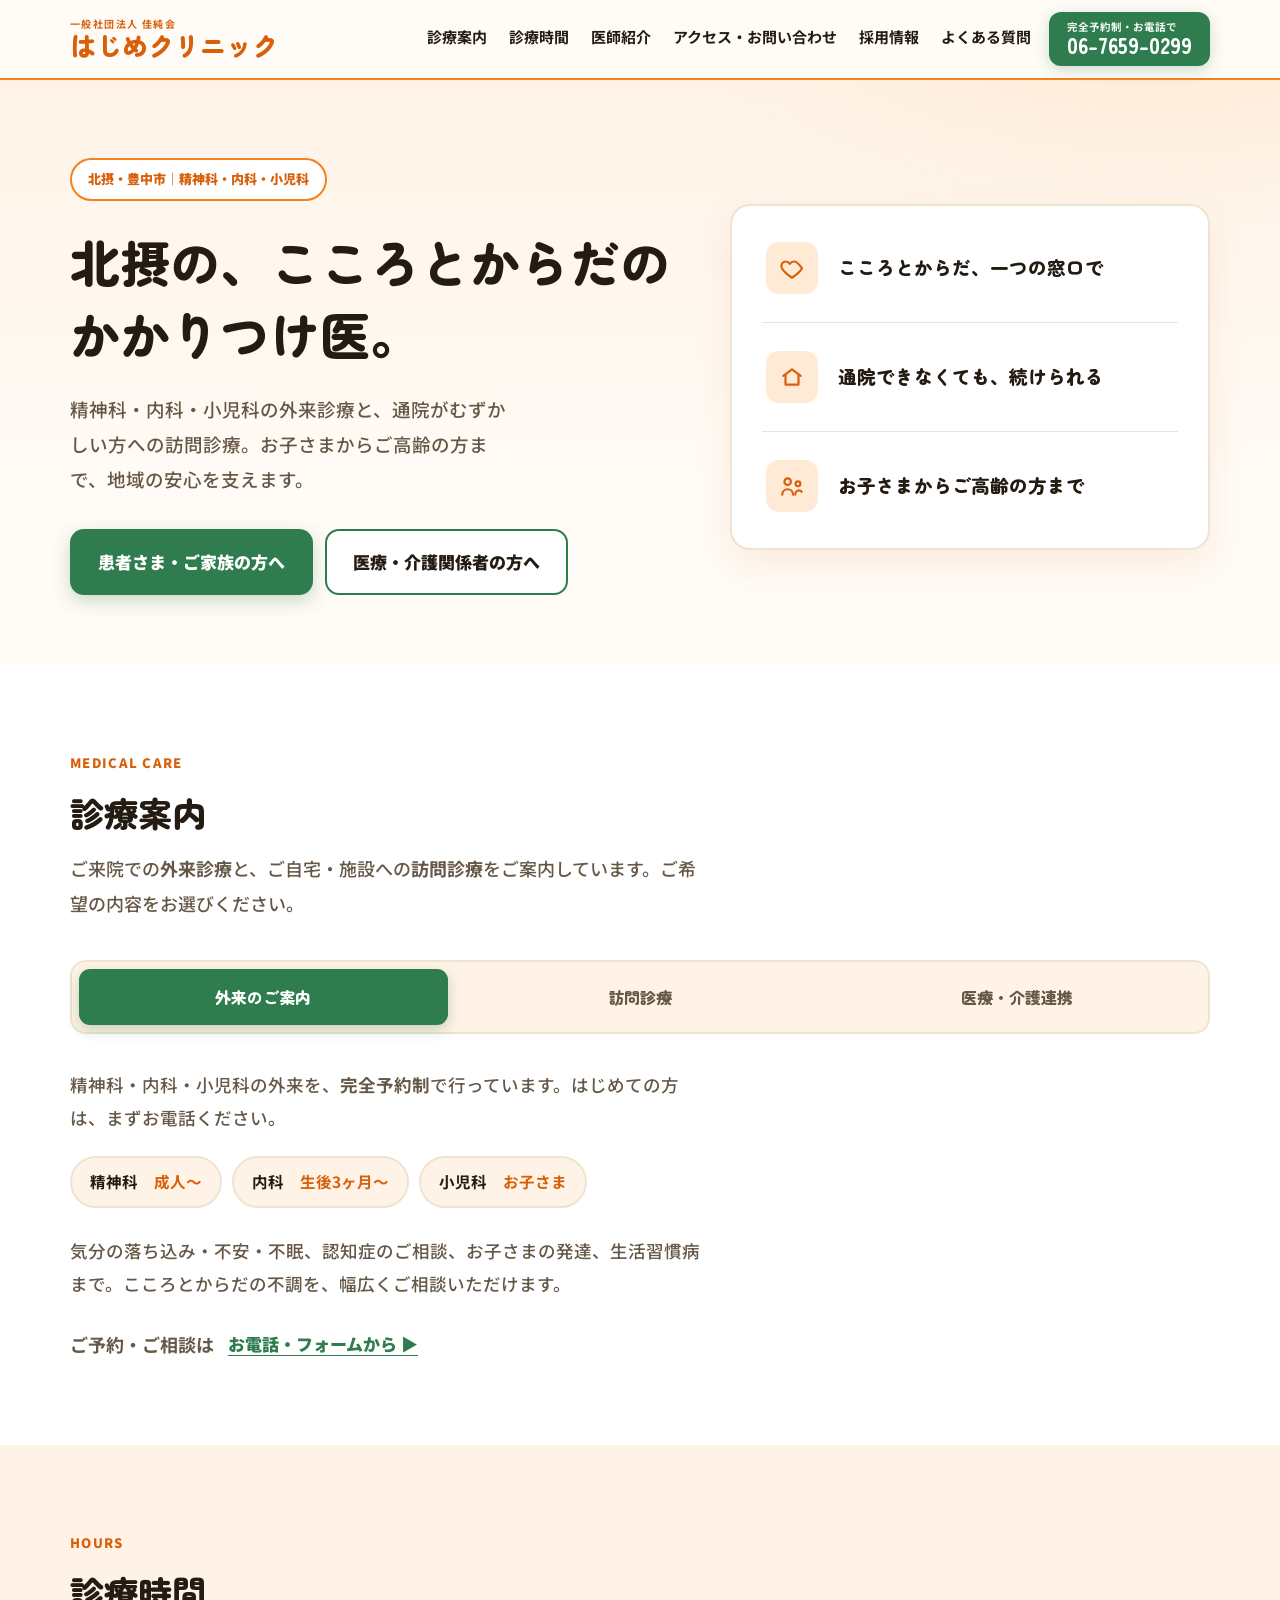
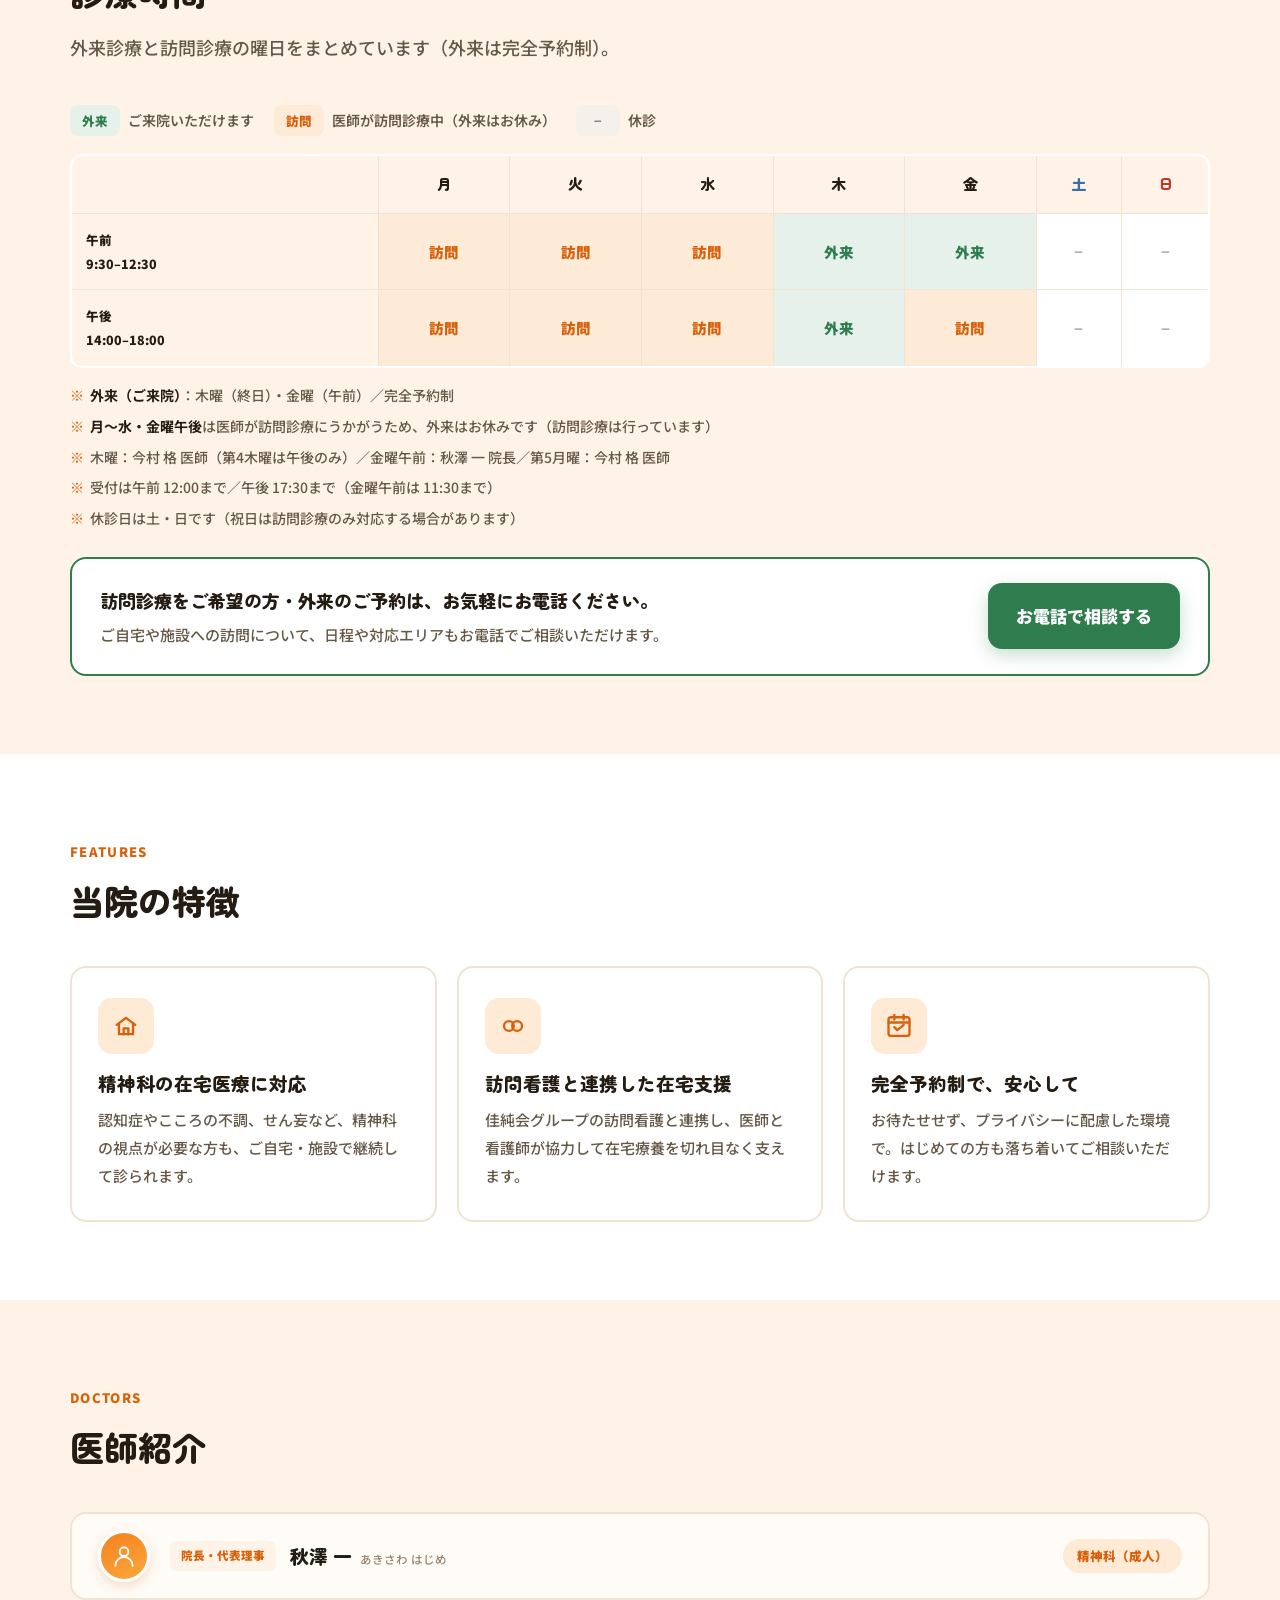
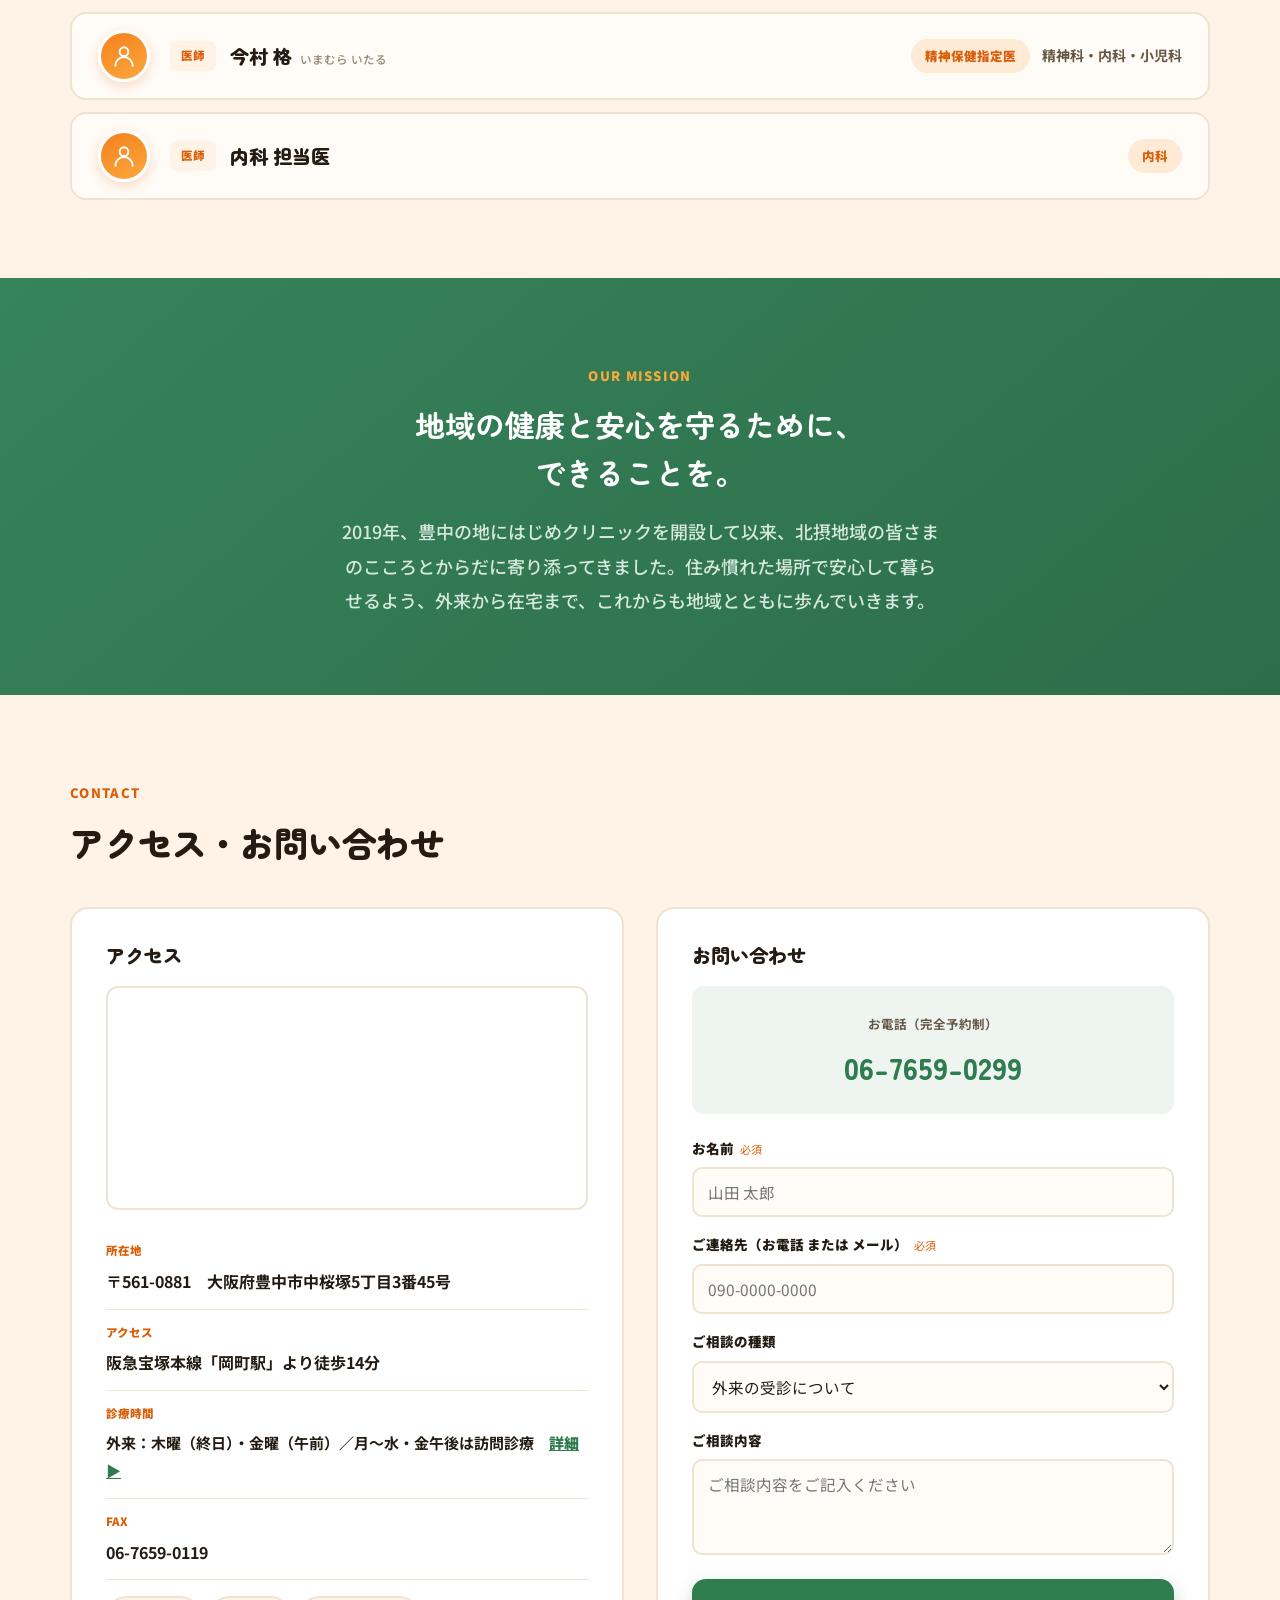
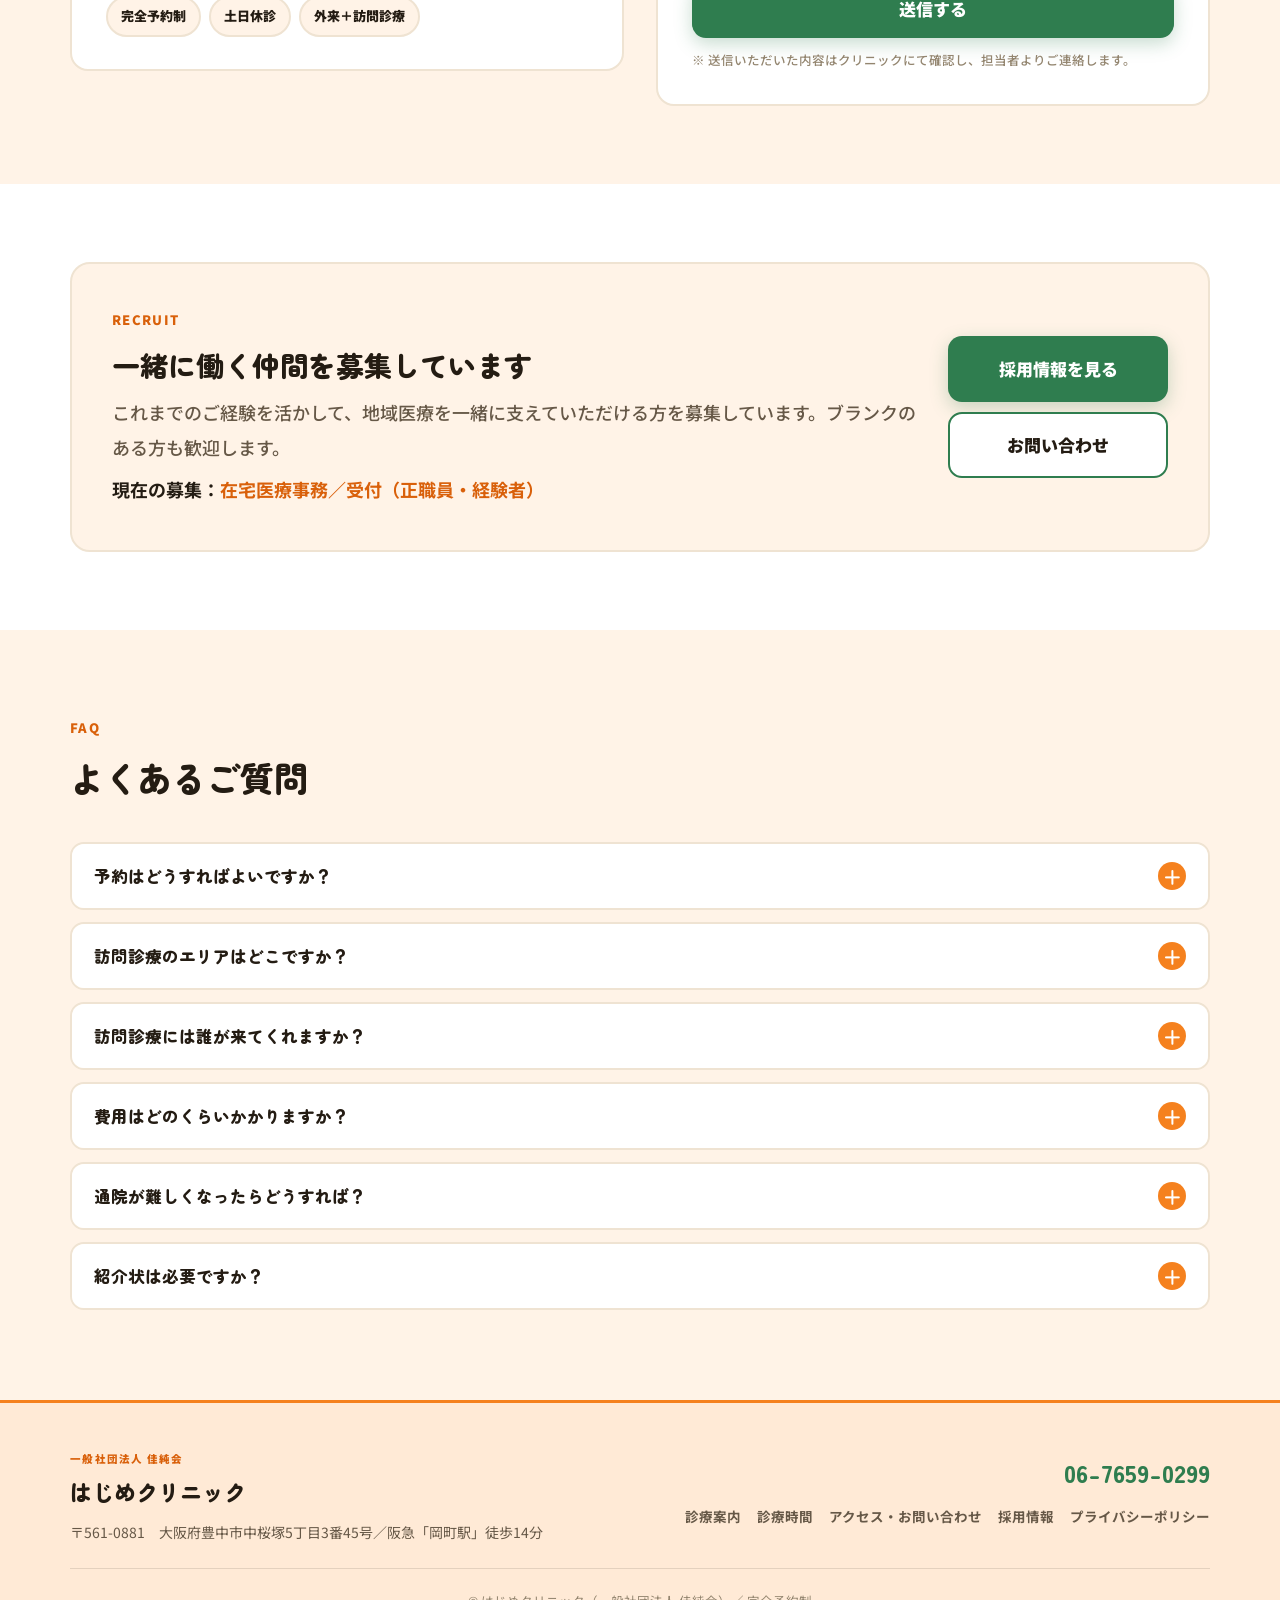
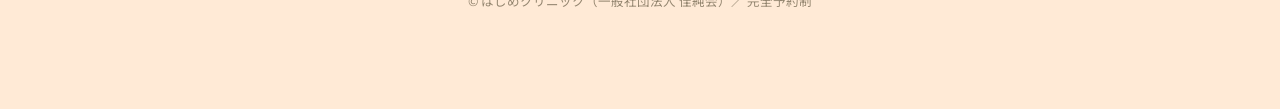
==== commit 615f8163: "Add プライバシーポリシー page + footer links APPI + 厚労省 medical-guidance compliant privacy policy (利用目的, 第三者提供" ====
--- a/index.html
+++ b/index.html
@@ -395,7 +395,7 @@
       </div>
       <div class="foot-contact">
         <a class="ftel" href="tel:0676590299">06-7659-0299</a>
-        <div class="foot-links"><a href="#care">診療案内</a><a href="#hours">診療時間</a><a href="#contact">アクセス・お問い合わせ</a><a href="#recruit">採用情報</a></div>
+        <div class="foot-links"><a href="#care">診療案内</a><a href="#hours">診療時間</a><a href="#contact">アクセス・お問い合わせ</a><a href="#recruit">採用情報</a><a href="privacy.html">プライバシーポリシー</a></div>
       </div>
     </div>
     <div class="copy">© はじめクリニック（一般社団法人 佳純会）／ 完全予約制</div>
--- a/styles.css
+++ b/styles.css
@@ -322,3 +322,17 @@
   .story-panel.p2{background:radial-gradient(circle at 68% 32%,#FFE7D2,#FFF3E7)}
   .story-panel svg{width:104px;height:104px;stroke:var(--orange-deep);stroke-width:1.5;fill:none;stroke-linecap:round;stroke-linejoin:round}
   @media (max-width:820px){.story{grid-template-columns:1fr;gap:20px}.story.rev .story-text{order:0}.story-panel{min-height:210px}.story-panel svg{width:80px;height:80px}}
+
+  /* ---- legal / privacy policy ---- */
+  .legal{max-width:min(820px,92vw);margin:0 auto}
+  .legal .intro{font-size:16px;color:var(--ink-soft);font-weight:500;line-height:1.95;margin-bottom:8px}
+  .legal h2{font-size:19px;color:var(--ink);font-weight:900;margin:34px 0 12px;padding-top:22px;border-top:1px solid var(--line)}
+  .legal h2:first-of-type{border-top:none;padding-top:6px}
+  .legal h3{font-size:15.5px;color:var(--orange-deep);font-weight:900;margin:18px 0 6px}
+  .legal p{font-size:15.5px;color:var(--ink-soft);font-weight:500;line-height:1.95;margin-bottom:12px}
+  .legal ul{margin:6px 0 14px;padding-left:1.35em;list-style:disc}
+  .legal li{font-size:15px;color:var(--ink-soft);font-weight:500;line-height:1.85;margin-bottom:5px}
+  .legal .info-box{background:var(--orange-soft);border:1px solid var(--line);border-radius:12px;padding:18px 22px;margin:8px 0}
+  .legal .info-box p{margin:0 0 4px;color:var(--ink)}
+  .legal a{color:var(--green);font-weight:700;text-decoration:underline;text-underline-offset:3px;word-break:break-all}
+  .legal .revised{font-size:14px;color:var(--ink-mute);margin-top:28px;padding-top:14px;border-top:1px solid var(--line);text-align:right}
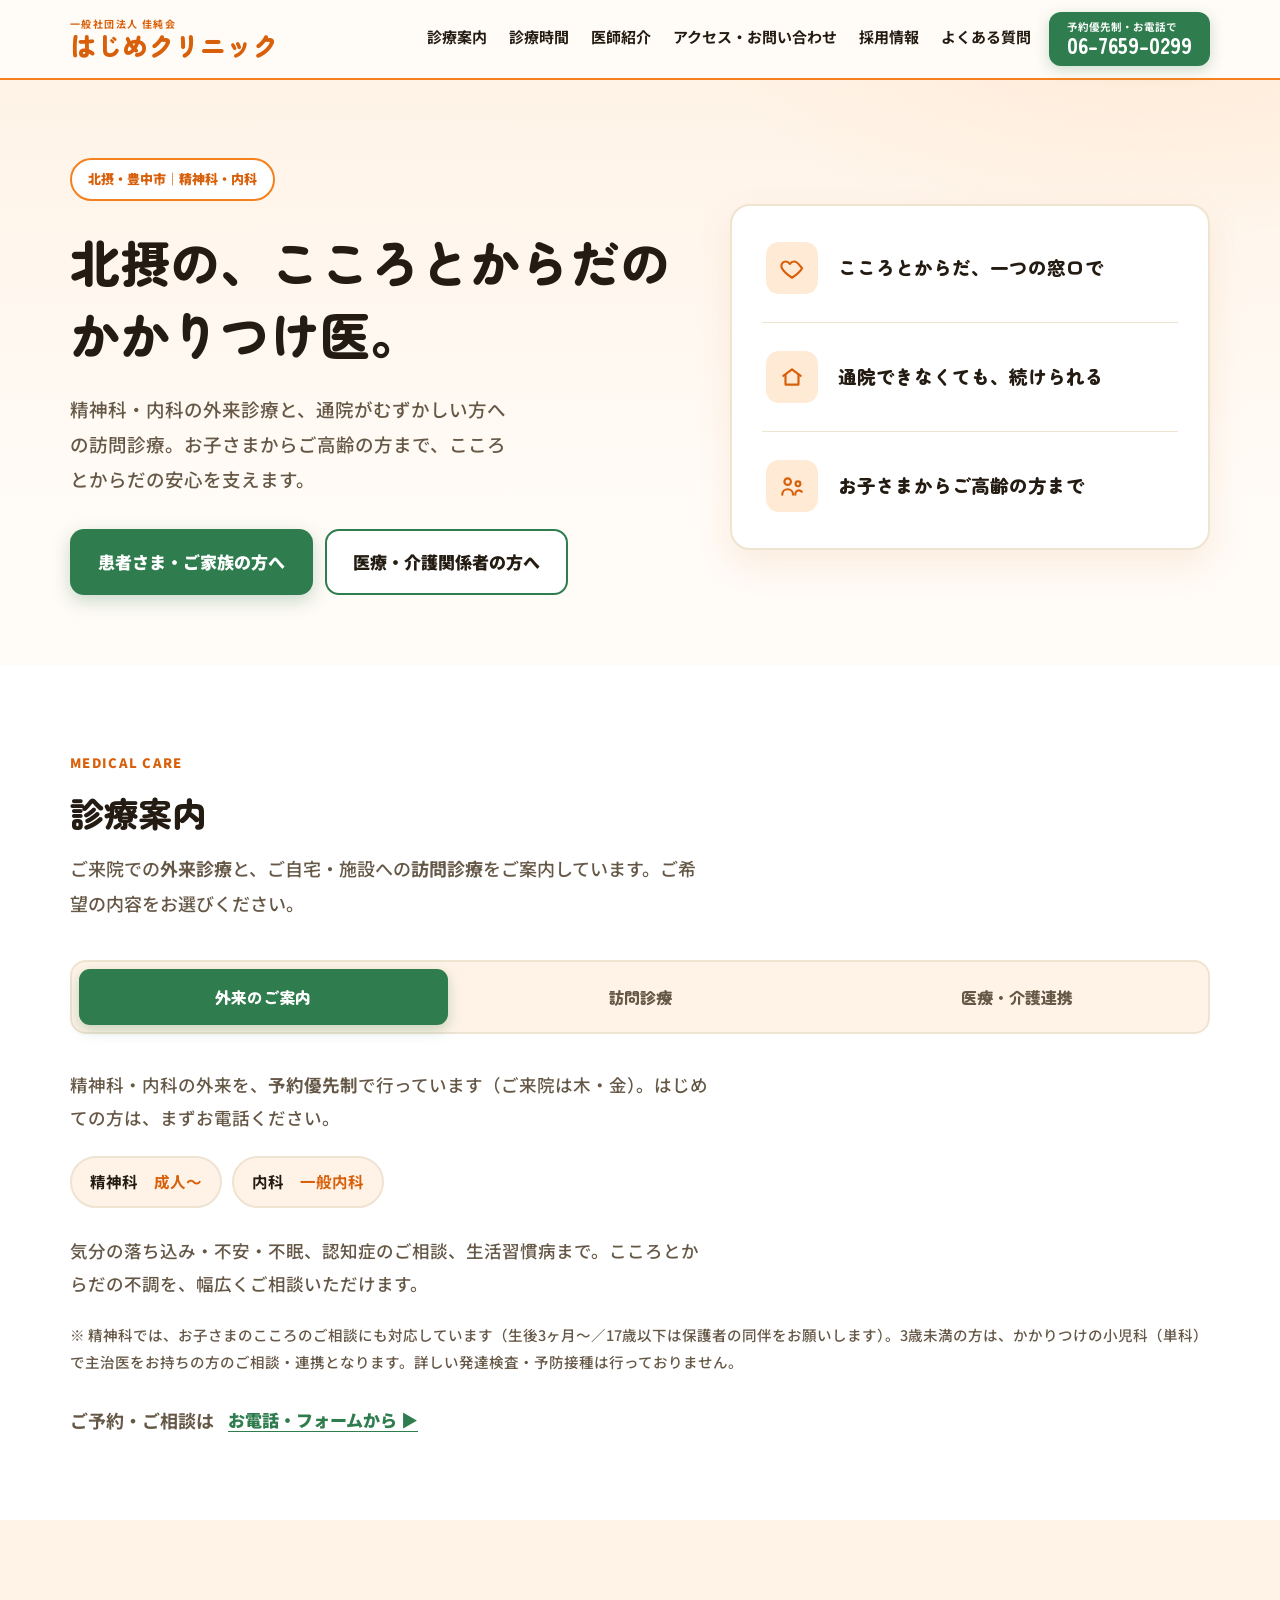
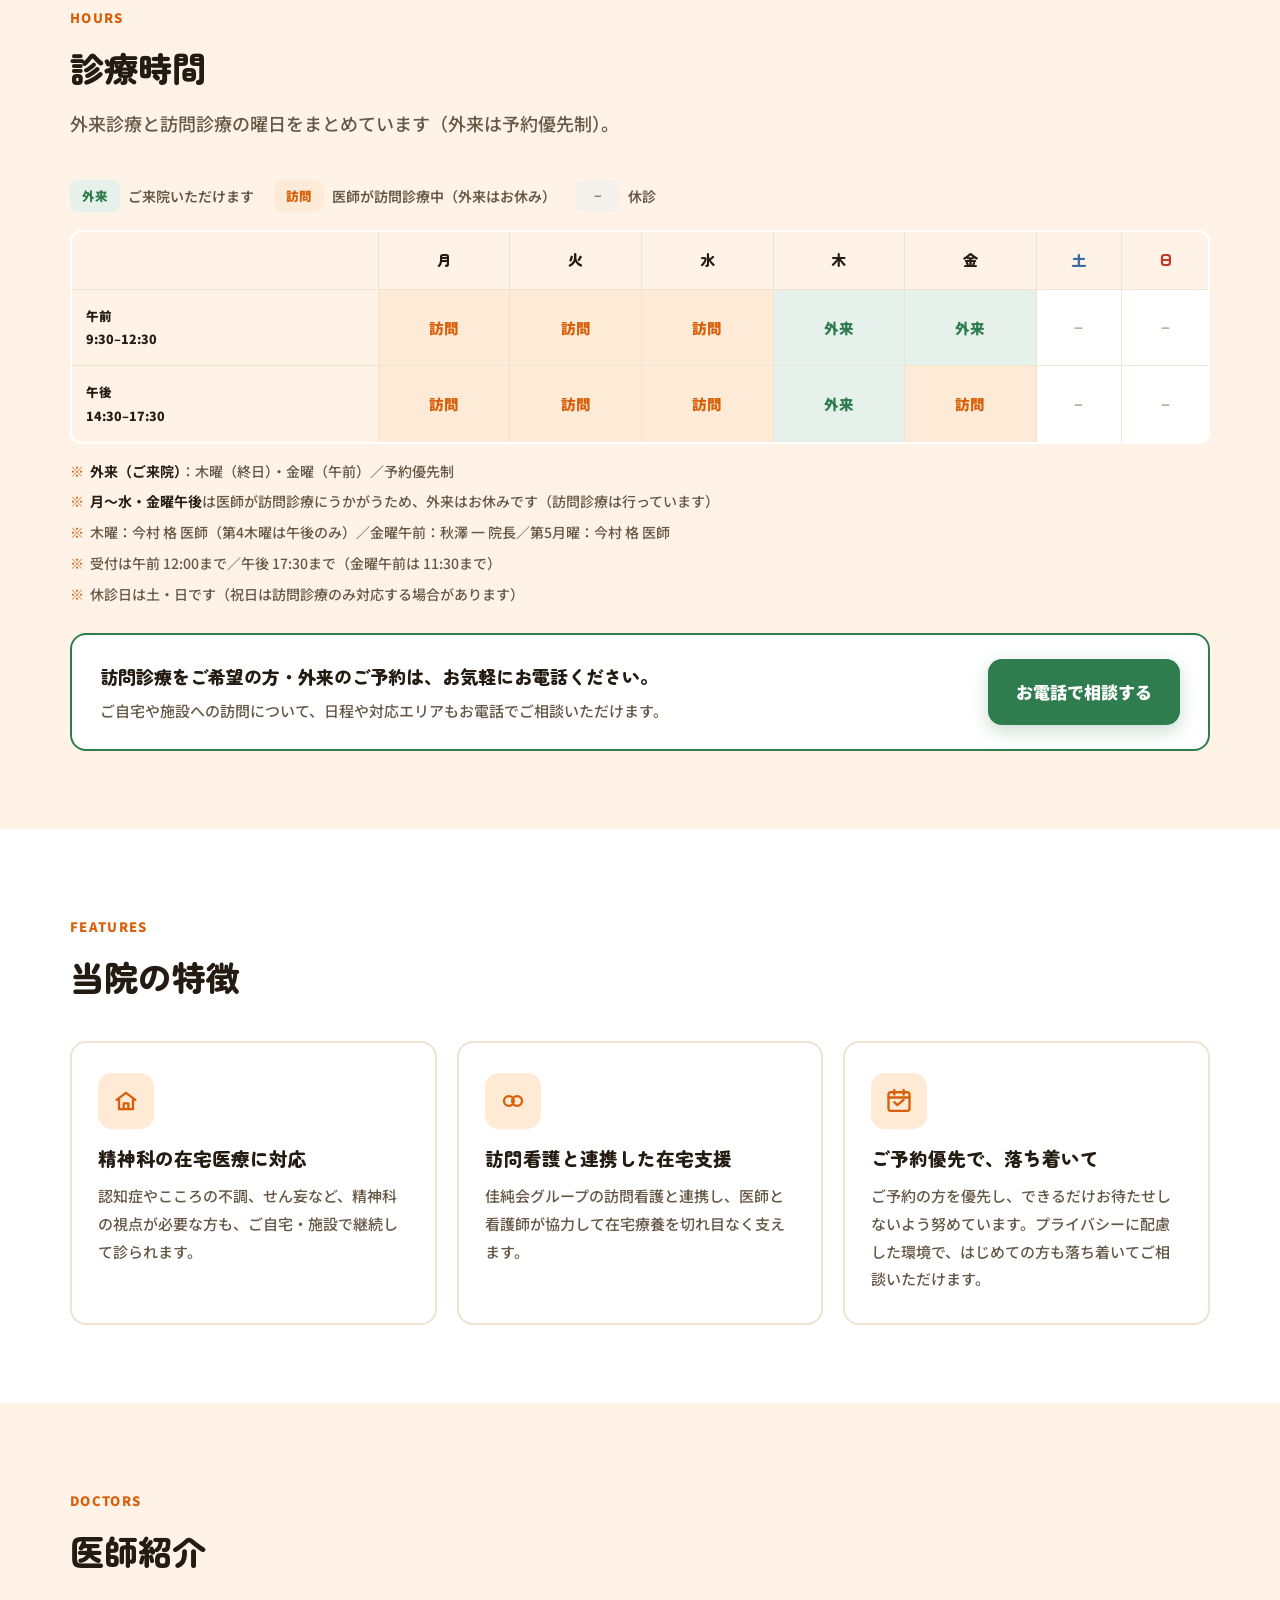
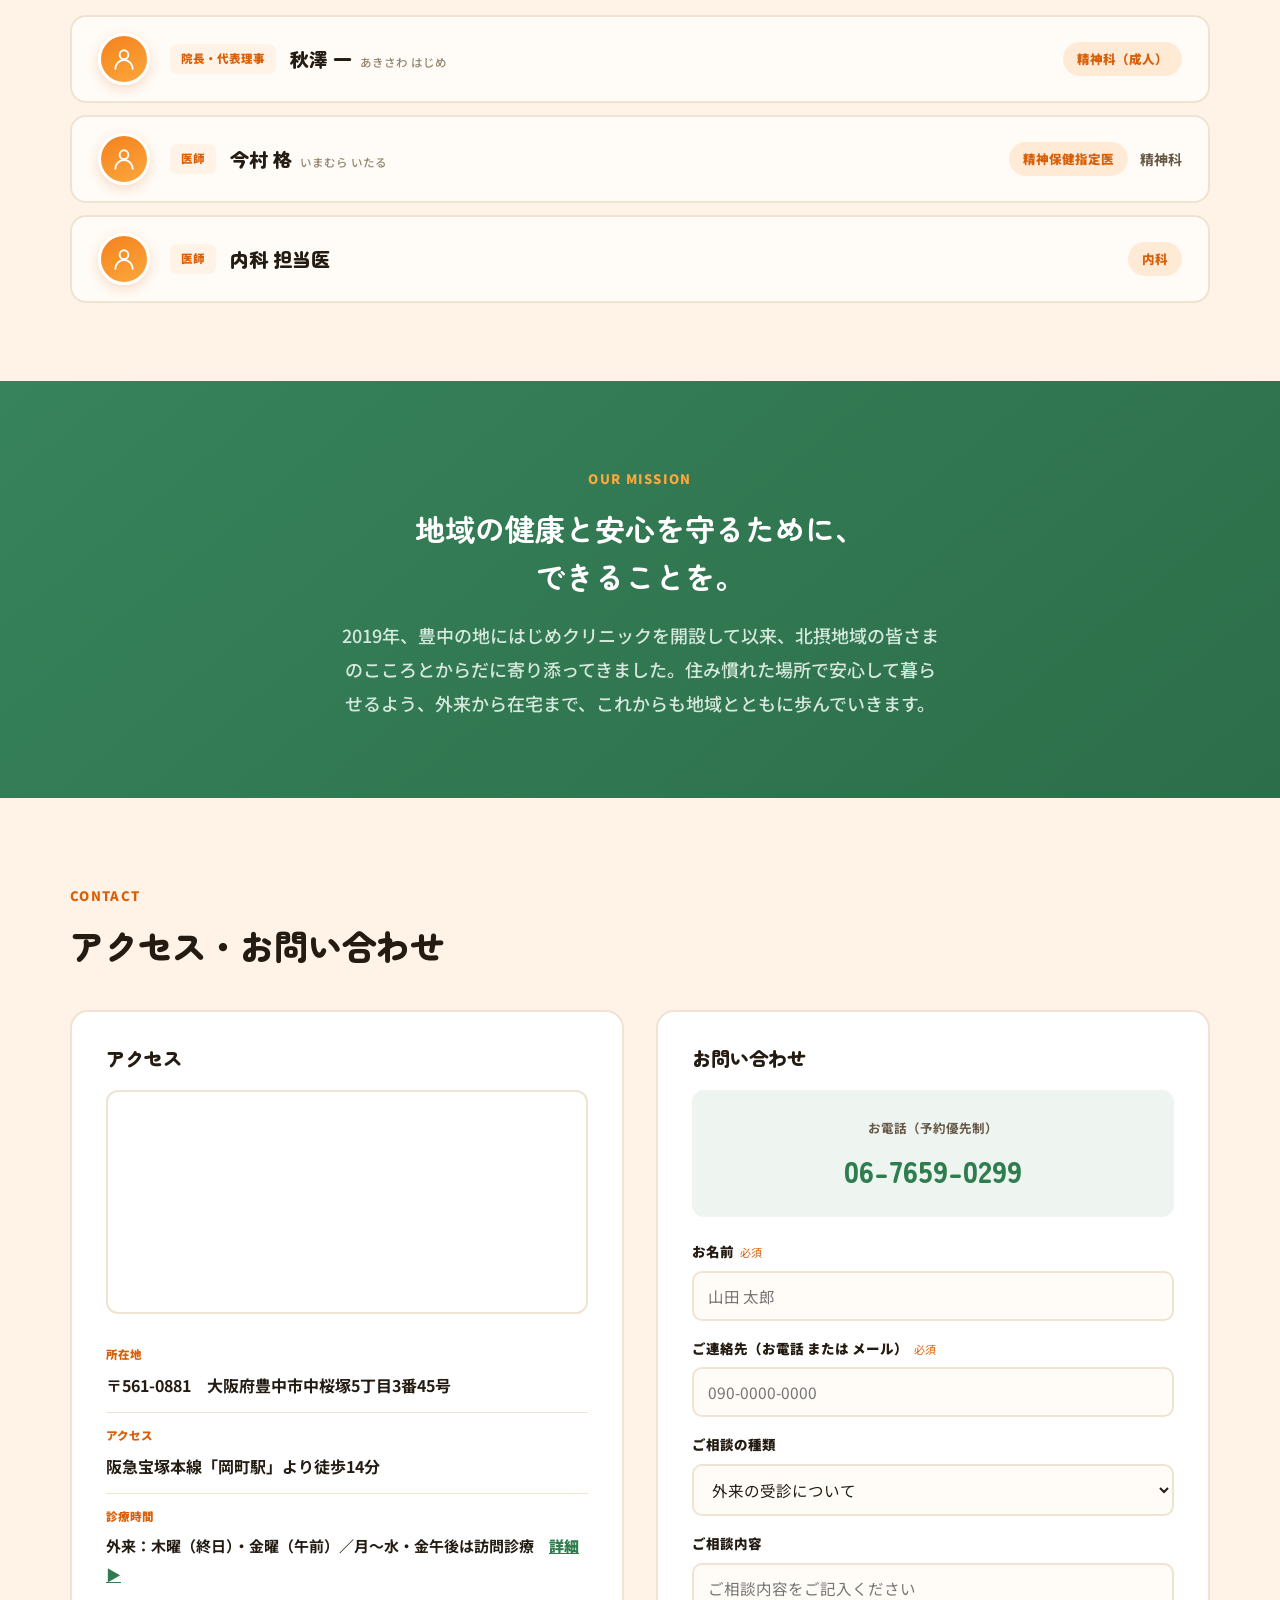
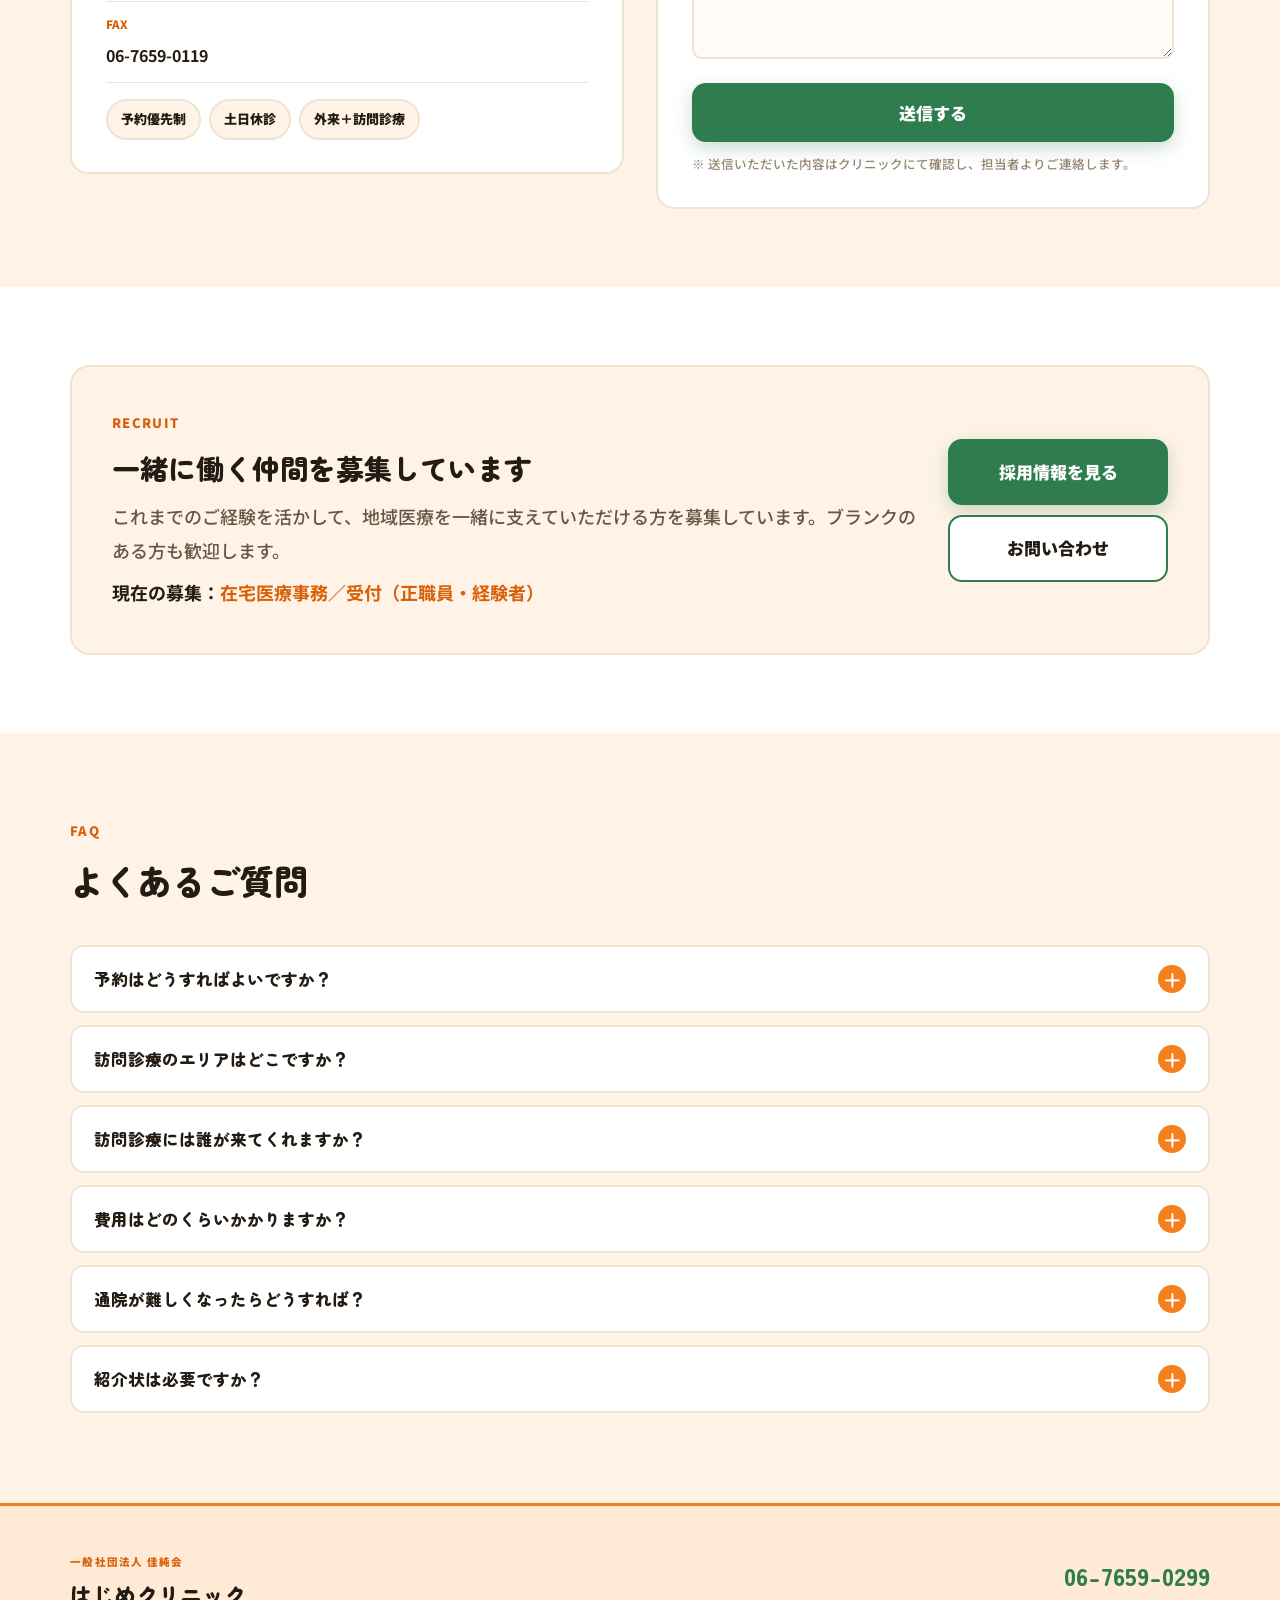
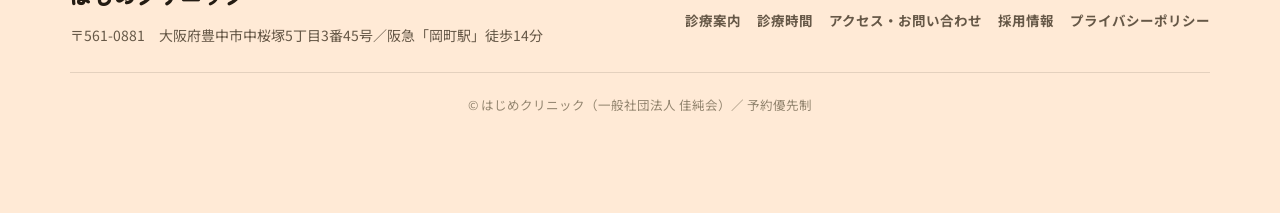
==== commit 21faaecd: "Accuracy/compliance batch: 予約優先制, 標榜=精神科・内科, hours, child care Corrections from clinic staff + 今村先生:" ====
--- a/index.html
+++ b/index.html
@@ -11,16 +11,16 @@
   gtag('js', new Date());
   gtag('config', 'G-2F4H03582J');
 </script>
-<title>はじめクリニック｜豊中市・岡町駅の精神科・内科・小児科｜外来・訪問診療</title>
-<meta name="description" content="豊中市・岡町の精神科・内科・小児科クリニック。外来診療と、通院がむずかしい方への訪問診療（在宅医療）に対応。認知症・不眠・こころの不調から内科まで、佳純会グループの訪問看護と連携し地域を支えます。完全予約制。">
+<title>はじめクリニック｜豊中市・岡町駅の精神科・内科｜外来・訪問診療</title>
+<meta name="description" content="豊中市・岡町の精神科・内科クリニック。外来診療と、通院がむずかしい方への訪問診療（在宅医療）に対応。認知症・不眠・こころの不調から内科まで、佳純会グループの訪問看護と連携し地域を支えます。予約優先制。">
 <meta name="robots" content="index,follow,max-image-preview:large">
 <link rel="canonical" href="https://hajime.n-clinics.jp/">
 <meta name="theme-color" content="#F5811E">
 <link rel="icon" href="/favicon.svg" type="image/svg+xml">
 <meta property="og:type" content="website">
 <meta property="og:site_name" content="はじめクリニック">
-<meta property="og:title" content="はじめクリニック｜豊中市・岡町駅の精神科・内科・小児科｜外来・訪問診療">
-<meta property="og:description" content="豊中市・岡町の精神科・内科・小児科クリニック。外来診療と訪問診療（在宅医療）に対応。佳純会グループの訪問看護と連携し、こころとからだの両面から地域を支えます。完全予約制。">
+<meta property="og:title" content="はじめクリニック｜豊中市・岡町駅の精神科・内科｜外来・訪問診療">
+<meta property="og:description" content="豊中市・岡町の精神科・内科クリニック。外来診療と訪問診療（在宅医療）に対応。佳純会グループの訪問看護と連携し、こころとからだの両面から地域を支えます。予約優先制。">
 <meta property="og:url" content="https://hajime.n-clinics.jp/">
 <meta property="og:locale" content="ja_JP">
 <meta name="twitter:card" content="summary">
@@ -58,18 +58,17 @@
       "hasMap": "https://maps.google.com/maps?q=%E5%A4%A7%E9%98%AA%E5%BA%9C%E8%B1%8A%E4%B8%AD%E5%B8%82%E4%B8%AD%E6%A1%9C%E5%A1%9A5%E4%B8%81%E7%9B%AE3%E7%95%AA45%E5%8F%B7",
       "openingHoursSpecification": [
         { "@type": "OpeningHoursSpecification", "dayOfWeek": "Thursday", "opens": "09:30", "closes": "12:30" },
-        { "@type": "OpeningHoursSpecification", "dayOfWeek": "Thursday", "opens": "14:00", "closes": "18:00" },
+        { "@type": "OpeningHoursSpecification", "dayOfWeek": "Thursday", "opens": "14:30", "closes": "17:30" },
         { "@type": "OpeningHoursSpecification", "dayOfWeek": "Friday", "opens": "09:30", "closes": "12:30" }
       ],
-      "medicalSpecialty": ["Psychiatric", "Pediatric", "PrimaryCare"],
+      "medicalSpecialty": ["Psychiatric", "PrimaryCare"],
       "availableService": [
         { "@type": "MedicalProcedure", "name": "精神科 外来診療" },
         { "@type": "MedicalProcedure", "name": "内科 外来診療" },
-        { "@type": "MedicalProcedure", "name": "小児科 外来診療" },
         { "@type": "MedicalProcedure", "name": "訪問診療（在宅医療）" }
       ],
       "areaServed": ["豊中市", "箕面市", "吹田市", "池田市", "大阪市東淀川区", "摂津市", "茨木市", "尼崎市", "伊丹市", "川西市"],
-      "description": "豊中市・岡町の精神科・内科・小児科クリニック。外来診療と、通院がむずかしい方への訪問診療（在宅医療）に対応。佳純会グループの訪問看護と連携し、こころとからだの両面から地域を支えます。完全予約制。",
+      "description": "豊中市・岡町の精神科・内科クリニック。外来診療と、通院がむずかしい方への訪問診療（在宅医療）に対応。佳純会グループの訪問看護と連携し、こころとからだの両面から地域を支えます。予約優先制。",
       "availableLanguage": "ja",
       "physician": [
         { "@id": "https://hajime.n-clinics.jp/#dr-akisawa" },
@@ -113,7 +112,7 @@
       <a href="#faq">よくある質問</a>
     </nav>
     <div class="actions">
-      <a class="tel-btn" href="tel:0676590299"><small>完全予約制・お電話で</small><strong>06-7659-0299</strong></a>
+      <a class="tel-btn" href="tel:0676590299"><small>予約優先制・お電話で</small><strong>06-7659-0299</strong></a>
       <button class="menu-toggle" aria-label="メニュー" onclick="document.getElementById('nav').classList.toggle('open')">☰</button>
     </div>
   </div>
@@ -125,9 +124,9 @@
   <section class="hero" style="padding:0">
     <div class="wrap hero-grid">
       <div>
-        <span class="eyebrow">北摂・豊中市｜精神科・内科・小児科</span>
+        <span class="eyebrow">北摂・豊中市｜精神科・内科</span>
         <h1>北摂の、こころとからだの<br>かかりつけ医。</h1>
-        <p class="lead">精神科・内科・小児科の外来診療と、通院がむずかしい方への訪問診療。お子さまからご高齢の方まで、地域の安心を支えます。</p>
+        <p class="lead">精神科・内科の外来診療と、通院がむずかしい方への訪問診療。お子さまからご高齢の方まで、こころとからだの安心を支えます。</p>
         <div class="who-row">
           <a class="btn btn--primary" href="#care" onclick="showTab('out')">患者さま・ご家族の方へ</a>
           <a class="btn btn--ghost" href="#care" onclick="showTab('partner')">医療・介護関係者の方へ</a>
@@ -165,9 +164,10 @@
       </div>
 
       <div class="panel active" id="panel-out">
-        <p class="lead-p">精神科・内科・小児科の外来を、<b>完全予約制</b>で行っています。はじめての方は、まずお電話ください。</p>
-        <div class="chips"><span class="chip">精神科<b>　成人〜</b></span><span class="chip">内科<b>　生後3ヶ月〜</b></span><span class="chip">小児科<b>　お子さま</b></span></div>
-        <p class="lead-p">気分の落ち込み・不安・不眠、認知症のご相談、お子さまの発達、生活習慣病まで。こころとからだの不調を、幅広くご相談いただけます。</p>
+        <p class="lead-p">精神科・内科の外来を、<b>予約優先制</b>で行っています（ご来院は木・金）。はじめての方は、まずお電話ください。</p>
+        <div class="chips"><span class="chip">精神科<b>　成人〜</b></span><span class="chip">内科<b>　一般内科</b></span></div>
+        <p class="lead-p">気分の落ち込み・不安・不眠、認知症のご相談、生活習慣病まで。こころとからだの不調を、幅広くご相談いただけます。</p>
+        <p style="font-size:14.5px;color:var(--ink-soft);font-weight:500;line-height:1.85;margin-top:4px">※ 精神科では、お子さまのこころのご相談にも対応しています（生後3ヶ月〜／17歳以下は保護者の同伴をお願いします）。3歳未満の方は、かかりつけの小児科（単科）で主治医をお持ちの方のご相談・連携となります。詳しい発達検査・予防接種は行っておりません。</p>
         <div class="tab-foot">ご予約・ご相談は<a class="btn btn--link" href="#contact">お電話・フォームから ▶</a></div>
       </div>
 
@@ -230,7 +230,7 @@
   <!-- HOURS -->
   <section class="tabs" id="hours" style="background:var(--orange-soft)">
     <div class="wrap">
-      <div class="sec-head"><span class="kick">HOURS</span><h2>診療時間</h2><p>外来診療と訪問診療の曜日をまとめています（外来は完全予約制）。</p></div>
+      <div class="sec-head"><span class="kick">HOURS</span><h2>診療時間</h2><p>外来診療と訪問診療の曜日をまとめています（外来は予約優先制）。</p></div>
       <div class="hours-legend">
         <span><b class="lg lg-o">外来</b>ご来院いただけます</span>
         <span><b class="lg lg-h">訪問</b>医師が訪問診療中（外来はお休み）</span>
@@ -241,7 +241,7 @@
           <thead><tr><th></th><th>月</th><th>火</th><th>水</th><th>木</th><th>金</th><th class="sat">土</th><th class="sun">日</th></tr></thead>
           <tbody>
             <tr><td class="tt">午前<br>9:30–12:30</td><td class="h">訪問</td><td class="h">訪問</td><td class="h">訪問</td><td class="o">外来</td><td class="o">外来</td><td class="x">−</td><td class="x">−</td></tr>
-            <tr><td class="tt">午後<br>14:00–18:00</td><td class="h">訪問</td><td class="h">訪問</td><td class="h">訪問</td><td class="o">外来</td><td class="h">訪問</td><td class="x">−</td><td class="x">−</td></tr>
+            <tr><td class="tt">午後<br>14:30–17:30</td><td class="h">訪問</td><td class="h">訪問</td><td class="h">訪問</td><td class="o">外来</td><td class="h">訪問</td><td class="x">−</td><td class="x">−</td></tr>
           </tbody>
         </table>
       </div>
@@ -252,7 +252,7 @@
         <div class="hm-row"><span class="hm-day">土・日</span><span class="hm-tag x">休診</span></div>
       </div>
       <ul class="hours-notes">
-        <li><b>外来（ご来院）</b>：木曜（終日）・金曜（午前）／完全予約制</li>
+        <li><b>外来（ご来院）</b>：木曜（終日）・金曜（午前）／予約優先制</li>
         <li><b>月〜水・金曜午後</b>は医師が訪問診療にうかがうため、外来はお休みです（訪問診療は行っています）</li>
         <li>木曜：今村 格 医師（第4木曜は午後のみ）／金曜午前：秋澤 一 院長／第5月曜：今村 格 医師</li>
         <li>受付は午前 12:00まで／午後 17:30まで（金曜午前は 11:30まで）</li>
@@ -275,7 +275,7 @@
       <div class="why-grid">
         <div class="why-card"><div class="ic"><svg viewBox="0 0 24 24"><path d="M4 11l8-6 8 6"/><path d="M6 10v9h12v-9"/><path d="M10 19v-5h4v5"/></svg></div><h3>精神科の在宅医療に対応</h3><p>認知症やこころの不調、せん妄など、精神科の視点が必要な方も、ご自宅・施設で継続して診られます。</p></div>
         <div class="why-card"><div class="ic"><svg viewBox="0 0 24 24"><circle cx="8.5" cy="12" r="4.2"/><circle cx="15.5" cy="12" r="4.2"/></svg></div><h3>訪問看護と連携した在宅支援</h3><p>佳純会グループの訪問看護と連携し、医師と看護師が協力して在宅療養を切れ目なく支えます。</p></div>
-        <div class="why-card"><div class="ic"><svg viewBox="0 0 24 24"><rect x="3" y="4.5" width="18" height="16" rx="2"/><path d="M3 9h18M8 2.5v4M16 2.5v4"/><path d="M8 13l2.5 2.5L16 11"/></svg></div><h3>完全予約制で、安心して</h3><p>お待たせせず、プライバシーに配慮した環境で。はじめての方も落ち着いてご相談いただけます。</p></div>
+        <div class="why-card"><div class="ic"><svg viewBox="0 0 24 24"><rect x="3" y="4.5" width="18" height="16" rx="2"/><path d="M3 9h18M8 2.5v4M16 2.5v4"/><path d="M8 13l2.5 2.5L16 11"/></svg></div><h3>ご予約優先で、落ち着いて</h3><p>ご予約の方を優先し、できるだけお待たせしないよう努めています。プライバシーに配慮した環境で、はじめての方も落ち着いてご相談いただけます。</p></div>
       </div>
     </div>
   </section>
@@ -296,7 +296,7 @@
           <div class="avatar"><svg viewBox="0 0 24 24"><circle cx="12" cy="8" r="4"/><path d="M4 21c0-4.4 3.6-8 8-8s8 3.6 8 8"/></svg></div>
           <div class="doc-main">
             <div class="doc-id"><span class="role">医師</span><span class="name">今村 格<span class="fk">いまむら いたる</span></span></div>
-            <div class="doc-spec"><span class="badge">精神保健指定医</span><span class="dom">精神科・内科・小児科</span></div>
+            <div class="doc-spec"><span class="badge">精神保健指定医</span><span class="dom">精神科</span></div>
           </div>
         </div>
         <div class="doc">
@@ -331,11 +331,11 @@
           <div class="arow"><div class="k">アクセス</div><div class="v">阪急宝塚本線「岡町駅」より徒歩14分</div></div>
           <div class="arow"><div class="k">診療時間</div><div class="v" style="font-size:15px">外来：木曜（終日）・金曜（午前）／月〜水・金午後は訪問診療　<a href="#hours" style="color:var(--green);font-weight:900;text-decoration:underline">詳細 ▶</a></div></div>
           <div class="arow"><div class="k">FAX</div><div class="v">06-7659-0119</div></div>
-          <div class="badges"><span>完全予約制</span><span>土日休診</span><span>外来＋訪問診療</span></div>
+          <div class="badges"><span>予約優先制</span><span>土日休診</span><span>外来＋訪問診療</span></div>
         </div>
         <div class="card">
           <h3>お問い合わせ</h3>
-          <div class="phone-block"><span class="lbl">お電話（完全予約制）</span><a href="tel:0676590299">06-7659-0299</a></div>
+          <div class="phone-block"><span class="lbl">お電話（予約優先制）</span><a href="tel:0676590299">06-7659-0299</a></div>
           <form name="contact" method="POST" data-netlify="true" netlify-honeypot="bot-field" id="contactForm">
             <input type="hidden" name="form-name" value="contact">
             <p class="hp-field"><label>入力しないでください<input name="bot-field" tabindex="-1" autocomplete="off"></label></p>
@@ -374,7 +374,7 @@
   <section class="faq" id="faq">
     <div class="wrap">
       <div class="sec-head"><span class="kick">FAQ</span><h2>よくあるご質問</h2></div>
-      <div class="acc"><button class="acc-trig" onclick="toggleAcc(this)">予約はどうすればよいですか？<span class="plus">＋</span></button><div class="acc-body">お電話（06-7659-0299）またはお問い合わせフォームから承っています（完全予約制）。</div></div>
+      <div class="acc"><button class="acc-trig" onclick="toggleAcc(this)">予約はどうすればよいですか？<span class="plus">＋</span></button><div class="acc-body">お電話（06-7659-0299）またはお問い合わせフォームから承っています（予約優先制）。</div></div>
       <div class="acc"><button class="acc-trig" onclick="toggleAcc(this)">訪問診療のエリアはどこですか？<span class="plus">＋</span></button><div class="acc-body">豊中市を中心に、半径約16kmを目安に対応しています（箕面市・吹田市・池田市・大阪市東淀川区 ほか）。エリア外もまずはご相談ください。</div></div>
       <div class="acc"><button class="acc-trig" onclick="toggleAcc(this)">訪問診療には誰が来てくれますか？<span class="plus">＋</span></button><div class="acc-body">医師がうかがう訪問診療に加え、佳純会グループの訪問看護と連携し、看護師もご自宅・施設へうかがいます。医療と看護の両面で在宅療養を支えます。</div></div>
       <div class="acc"><button class="acc-trig" onclick="toggleAcc(this)">費用はどのくらいかかりますか？<span class="plus">＋</span></button><div class="acc-body">各種健康保険が適用されます。ご負担は自己負担割合に応じて変わります。おおよその費用はお電話または面談時にご案内します。</div></div>
@@ -398,7 +398,7 @@
         <div class="foot-links"><a href="#care">診療案内</a><a href="#hours">診療時間</a><a href="#contact">アクセス・お問い合わせ</a><a href="#recruit">採用情報</a><a href="privacy.html">プライバシーポリシー</a></div>
       </div>
     </div>
-    <div class="copy">© はじめクリニック（一般社団法人 佳純会）／ 完全予約制</div>
+    <div class="copy">© はじめクリニック（一般社団法人 佳純会）／ 予約優先制</div>
   </div>
 </footer>
 
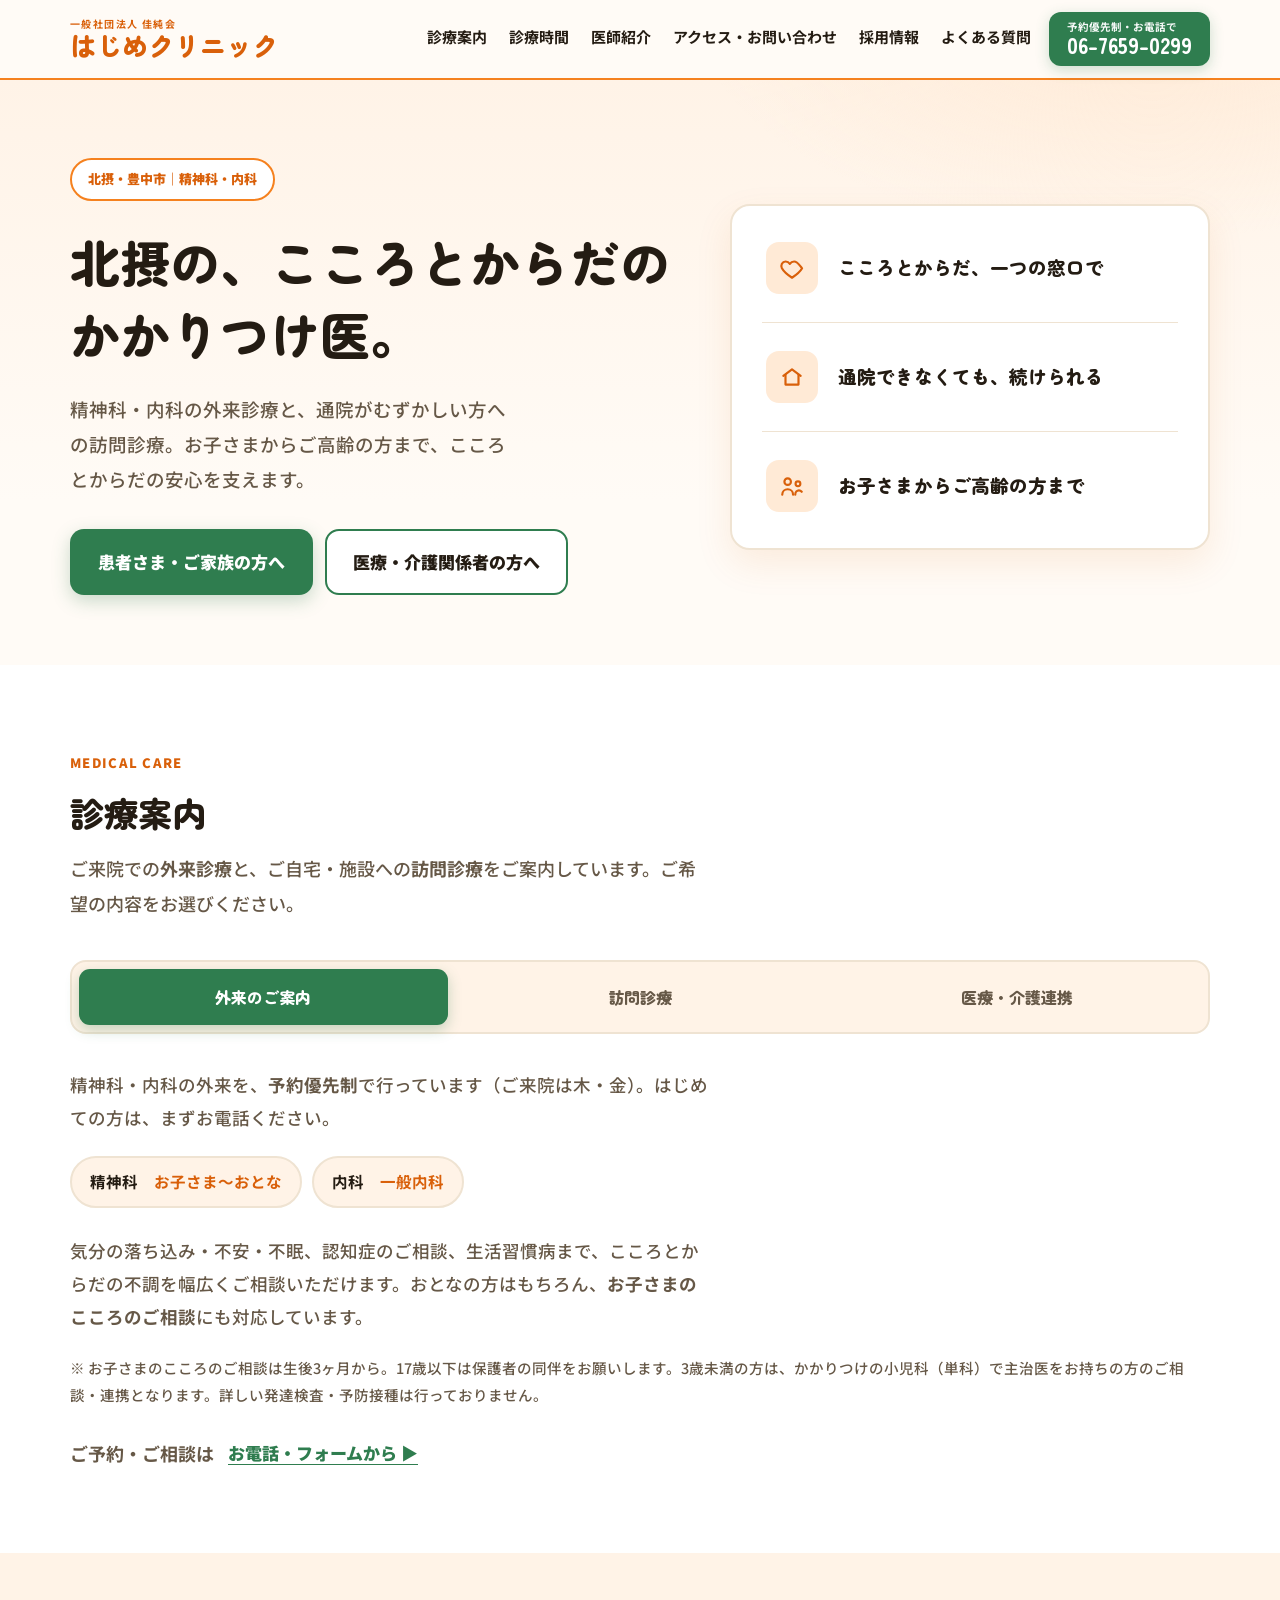
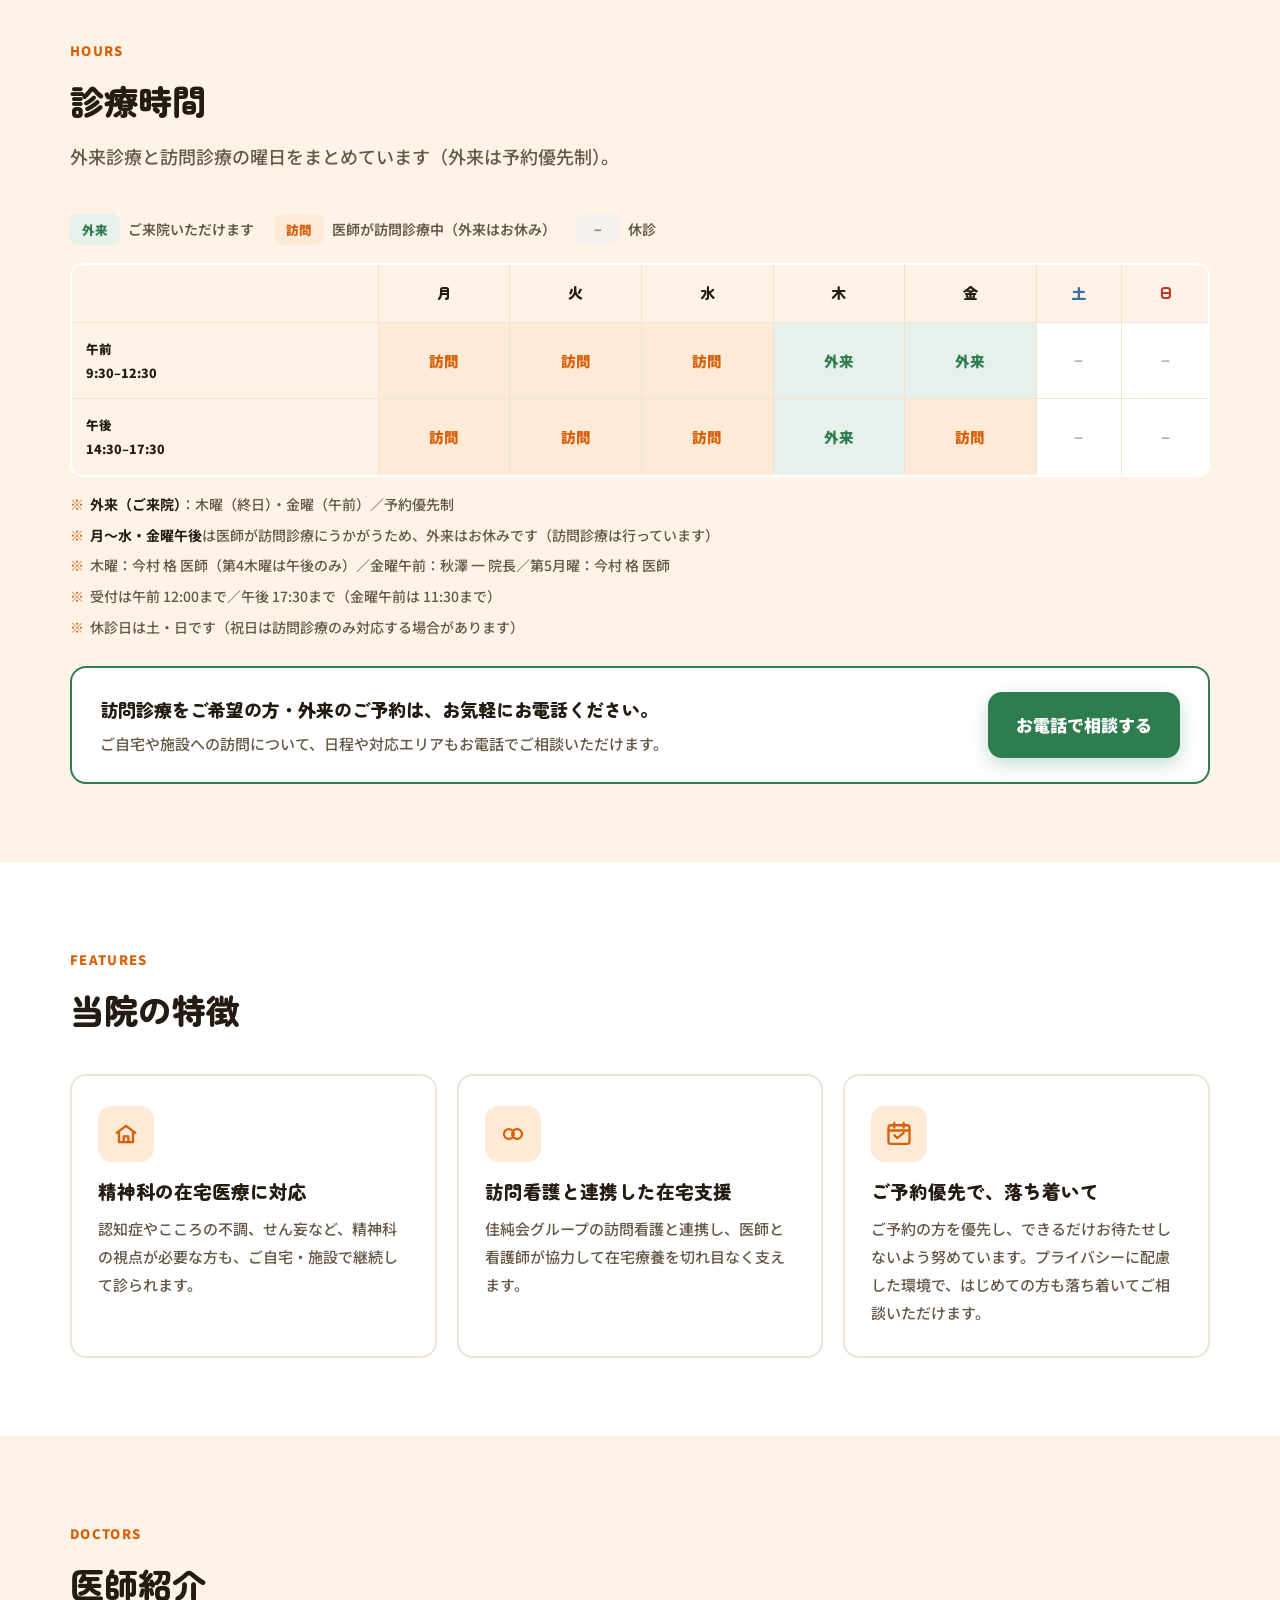
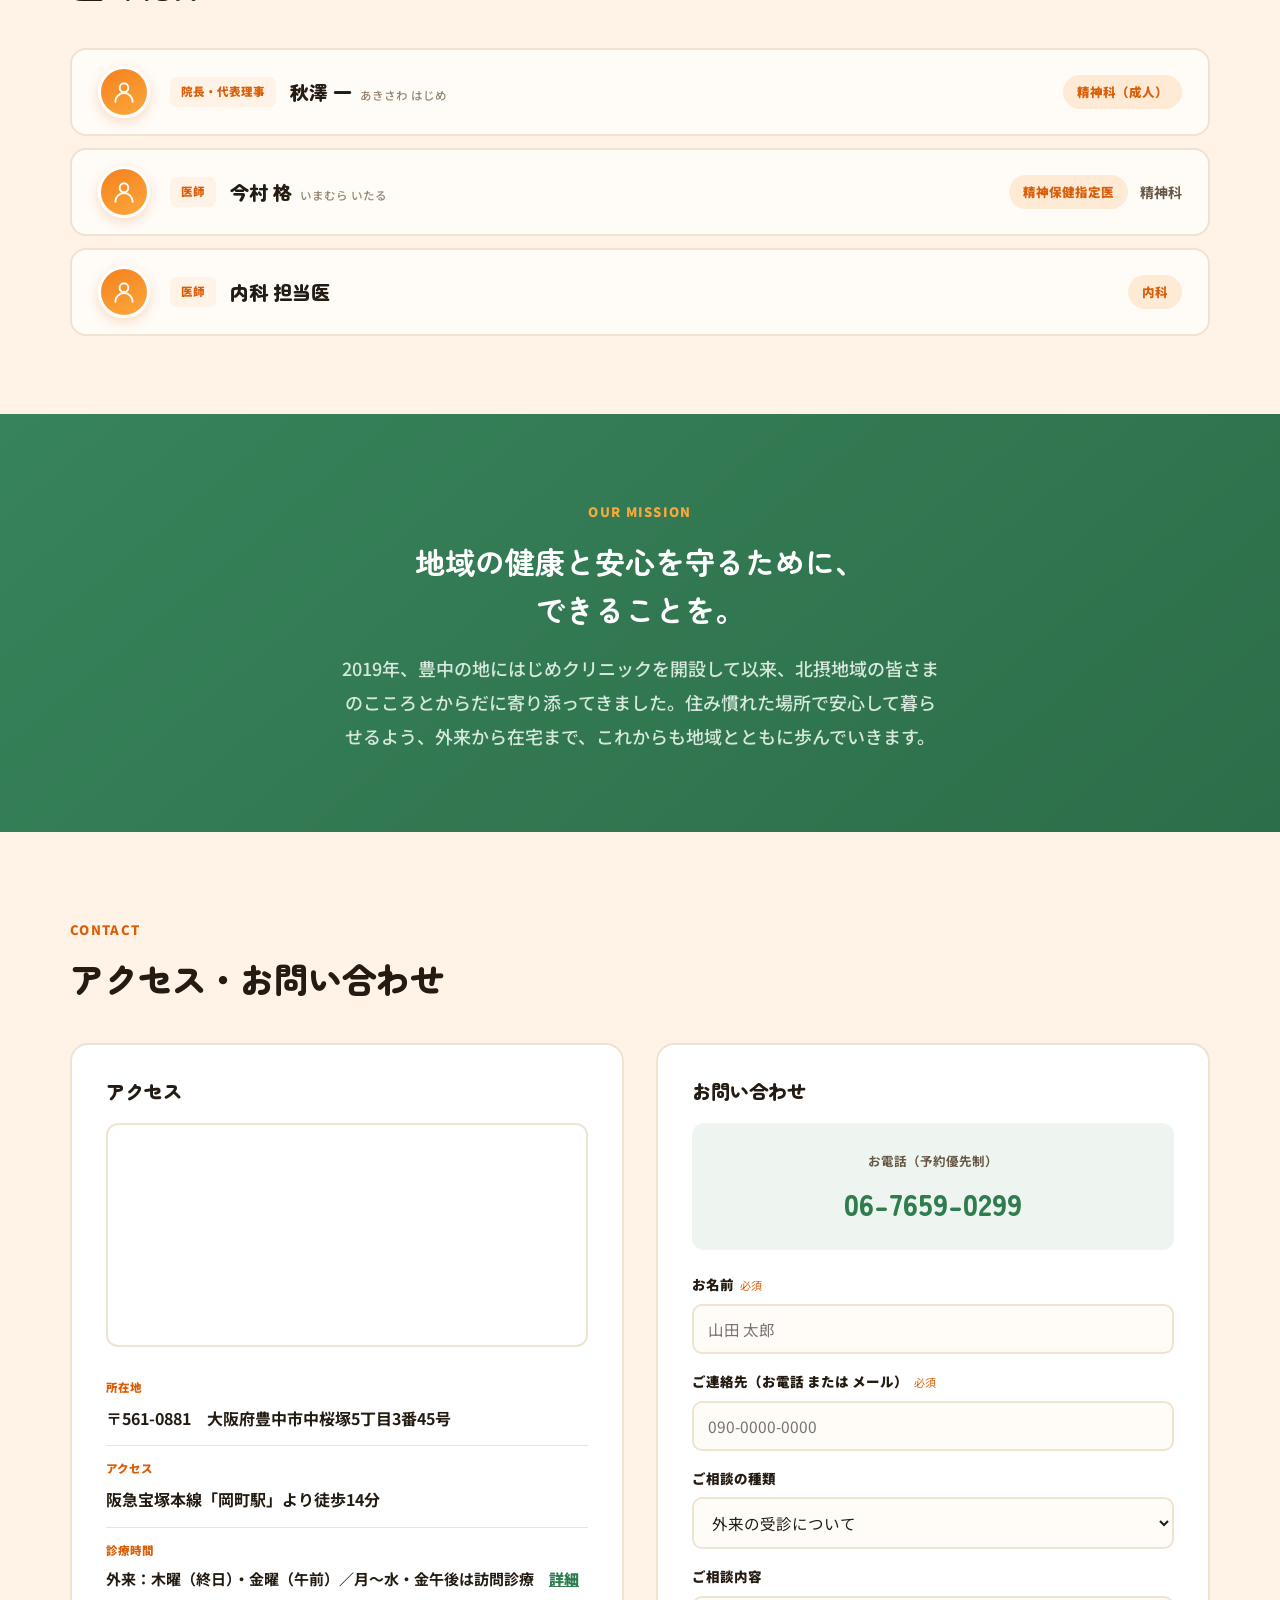
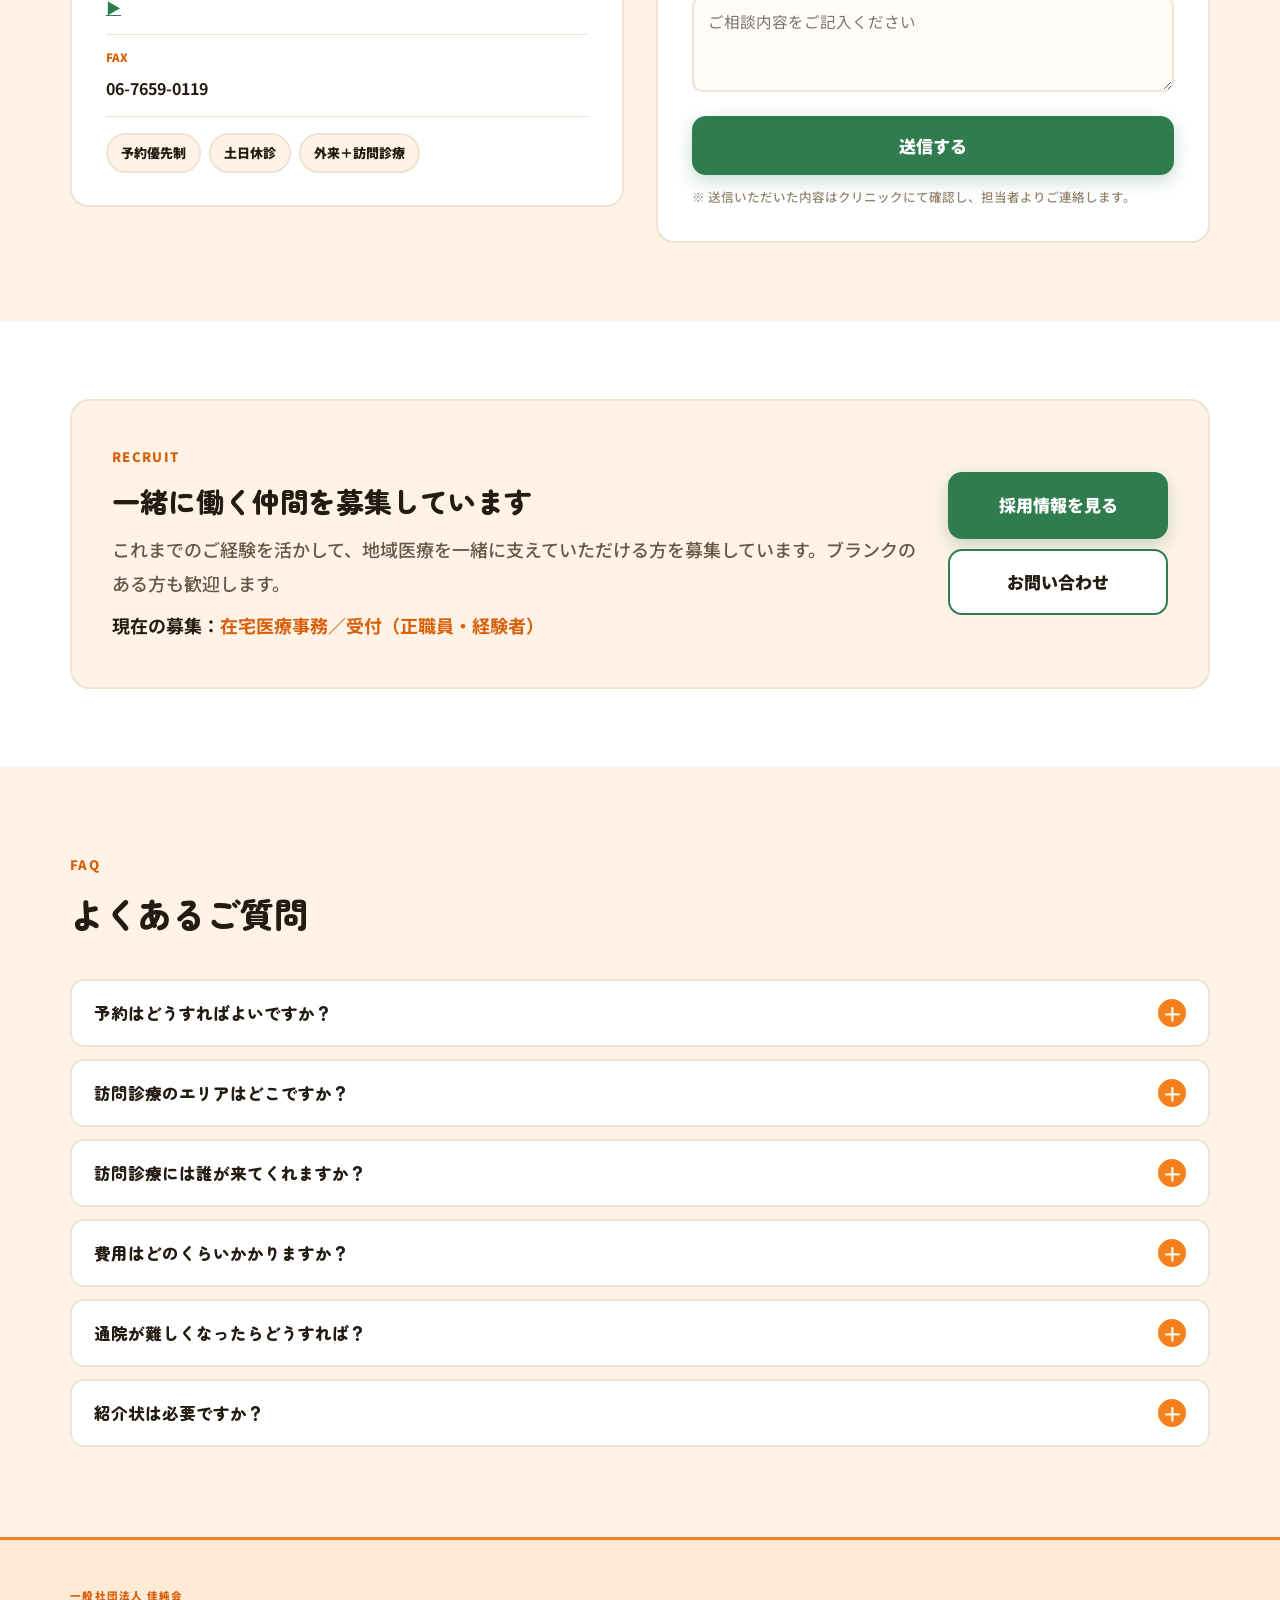
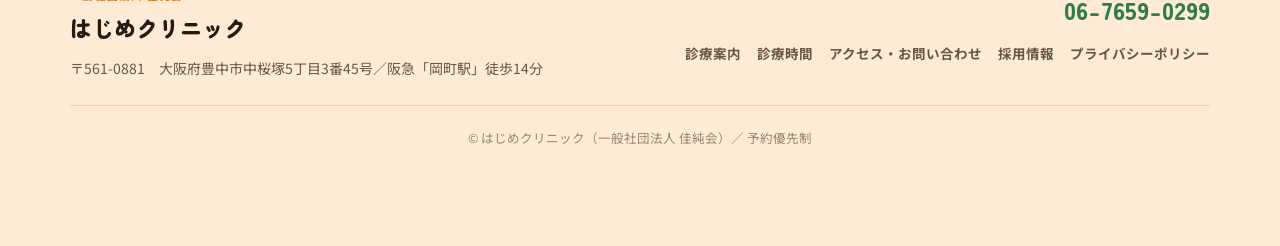
==== commit de95c732: "Fix 精神科 age contradiction in 診療案内 Chip said "精神科 成人〜" while the note below offered child こころ相談 — con" ====
--- a/index.html
+++ b/index.html
@@ -165,9 +165,9 @@
 
       <div class="panel active" id="panel-out">
         <p class="lead-p">精神科・内科の外来を、<b>予約優先制</b>で行っています（ご来院は木・金）。はじめての方は、まずお電話ください。</p>
-        <div class="chips"><span class="chip">精神科<b>　成人〜</b></span><span class="chip">内科<b>　一般内科</b></span></div>
-        <p class="lead-p">気分の落ち込み・不安・不眠、認知症のご相談、生活習慣病まで。こころとからだの不調を、幅広くご相談いただけます。</p>
-        <p style="font-size:14.5px;color:var(--ink-soft);font-weight:500;line-height:1.85;margin-top:4px">※ 精神科では、お子さまのこころのご相談にも対応しています（生後3ヶ月〜／17歳以下は保護者の同伴をお願いします）。3歳未満の方は、かかりつけの小児科（単科）で主治医をお持ちの方のご相談・連携となります。詳しい発達検査・予防接種は行っておりません。</p>
+        <div class="chips"><span class="chip">精神科<b>　お子さま〜おとな</b></span><span class="chip">内科<b>　一般内科</b></span></div>
+        <p class="lead-p">気分の落ち込み・不安・不眠、認知症のご相談、生活習慣病まで、こころとからだの不調を幅広くご相談いただけます。おとなの方はもちろん、<b>お子さまのこころのご相談</b>にも対応しています。</p>
+        <p style="font-size:14.5px;color:var(--ink-soft);font-weight:500;line-height:1.85;margin-top:4px">※ お子さまのこころのご相談は生後3ヶ月から。17歳以下は保護者の同伴をお願いします。3歳未満の方は、かかりつけの小児科（単科）で主治医をお持ちの方のご相談・連携となります。詳しい発達検査・予防接種は行っておりません。</p>
         <div class="tab-foot">ご予約・ご相談は<a class="btn btn--link" href="#contact">お電話・フォームから ▶</a></div>
       </div>
 
